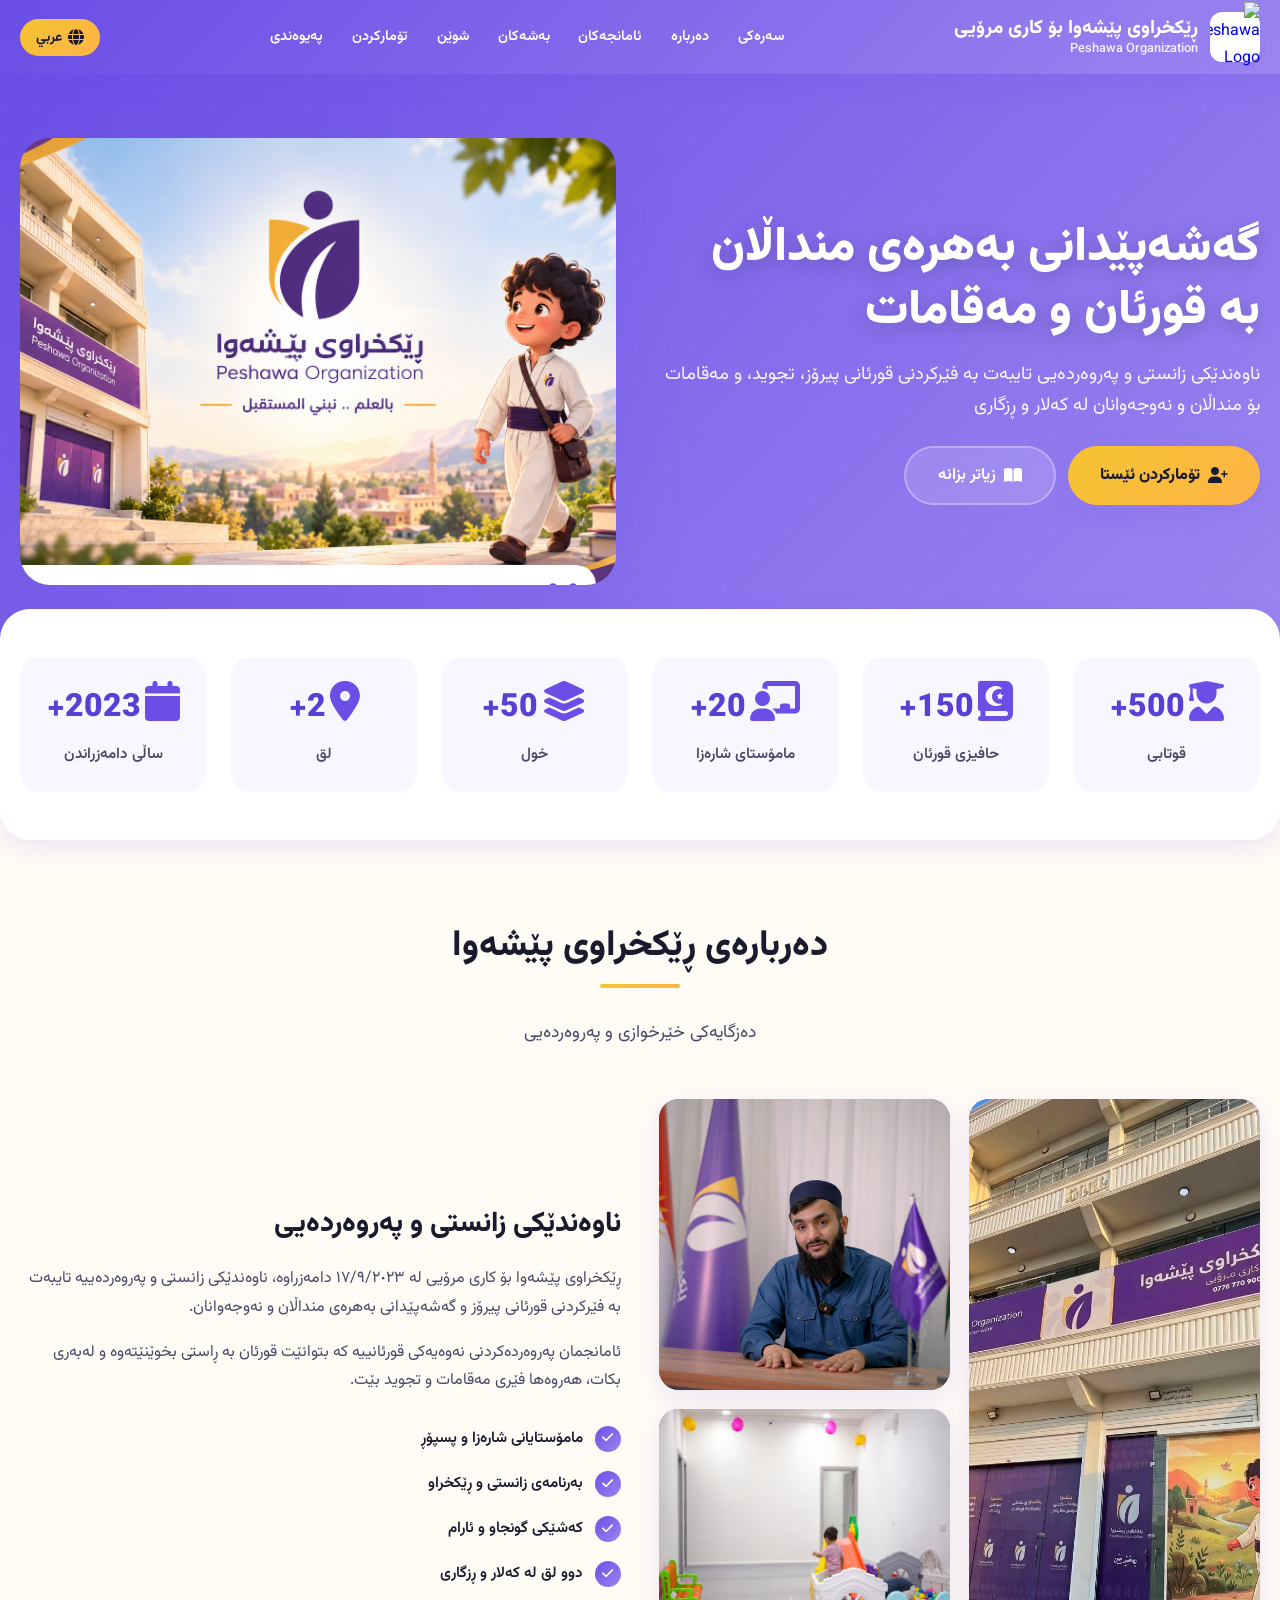
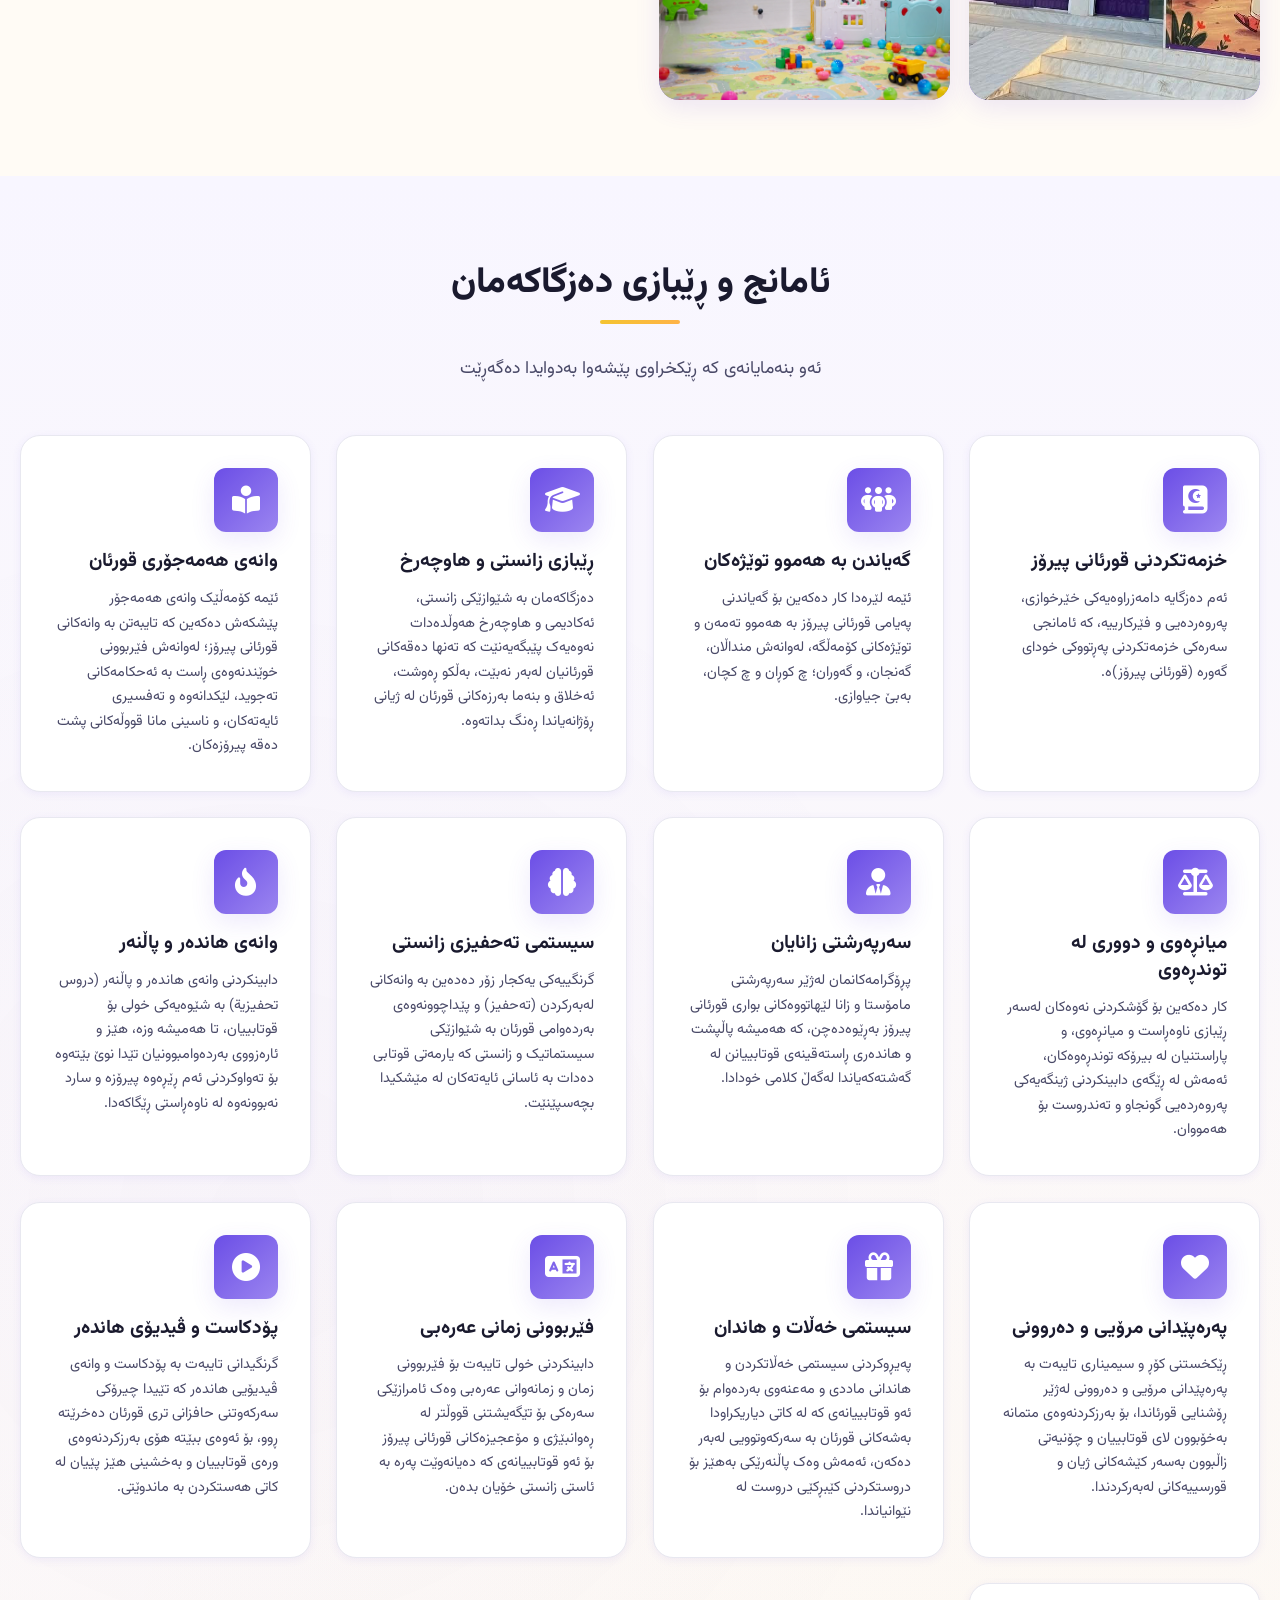
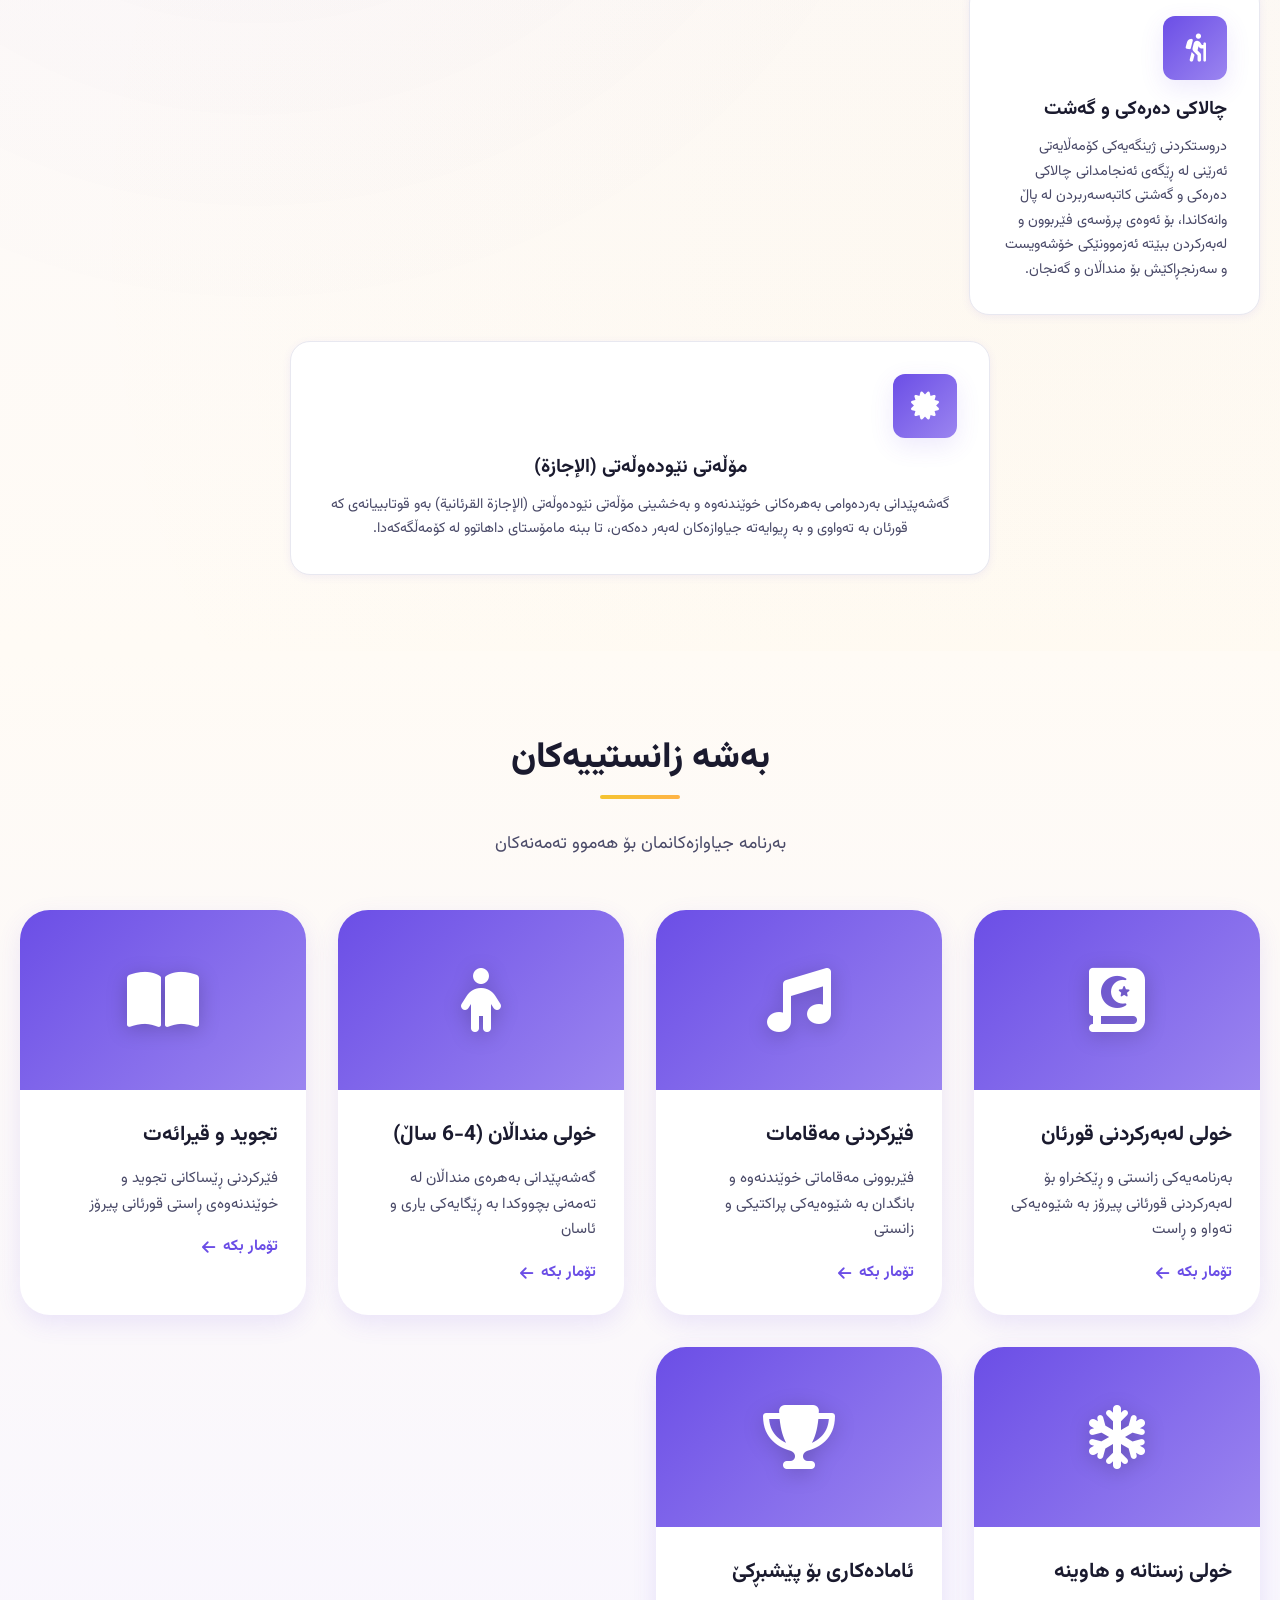
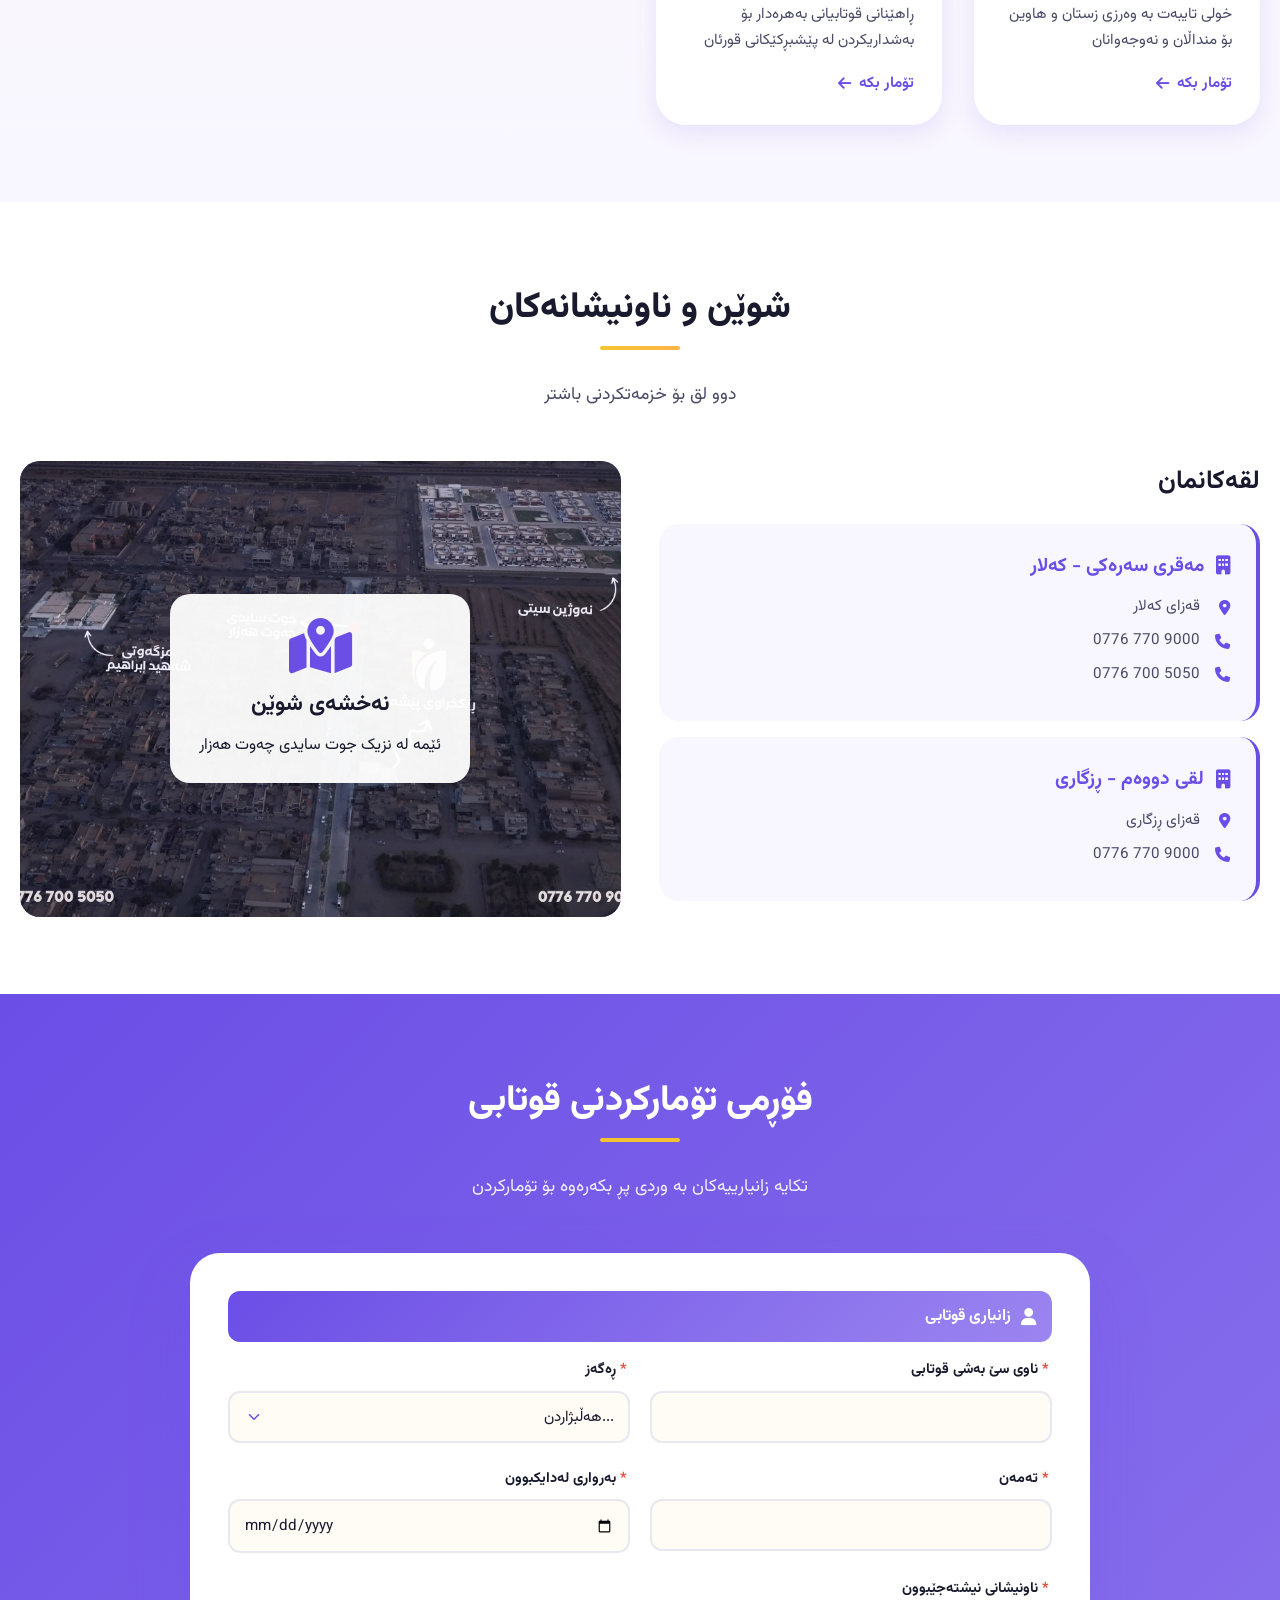
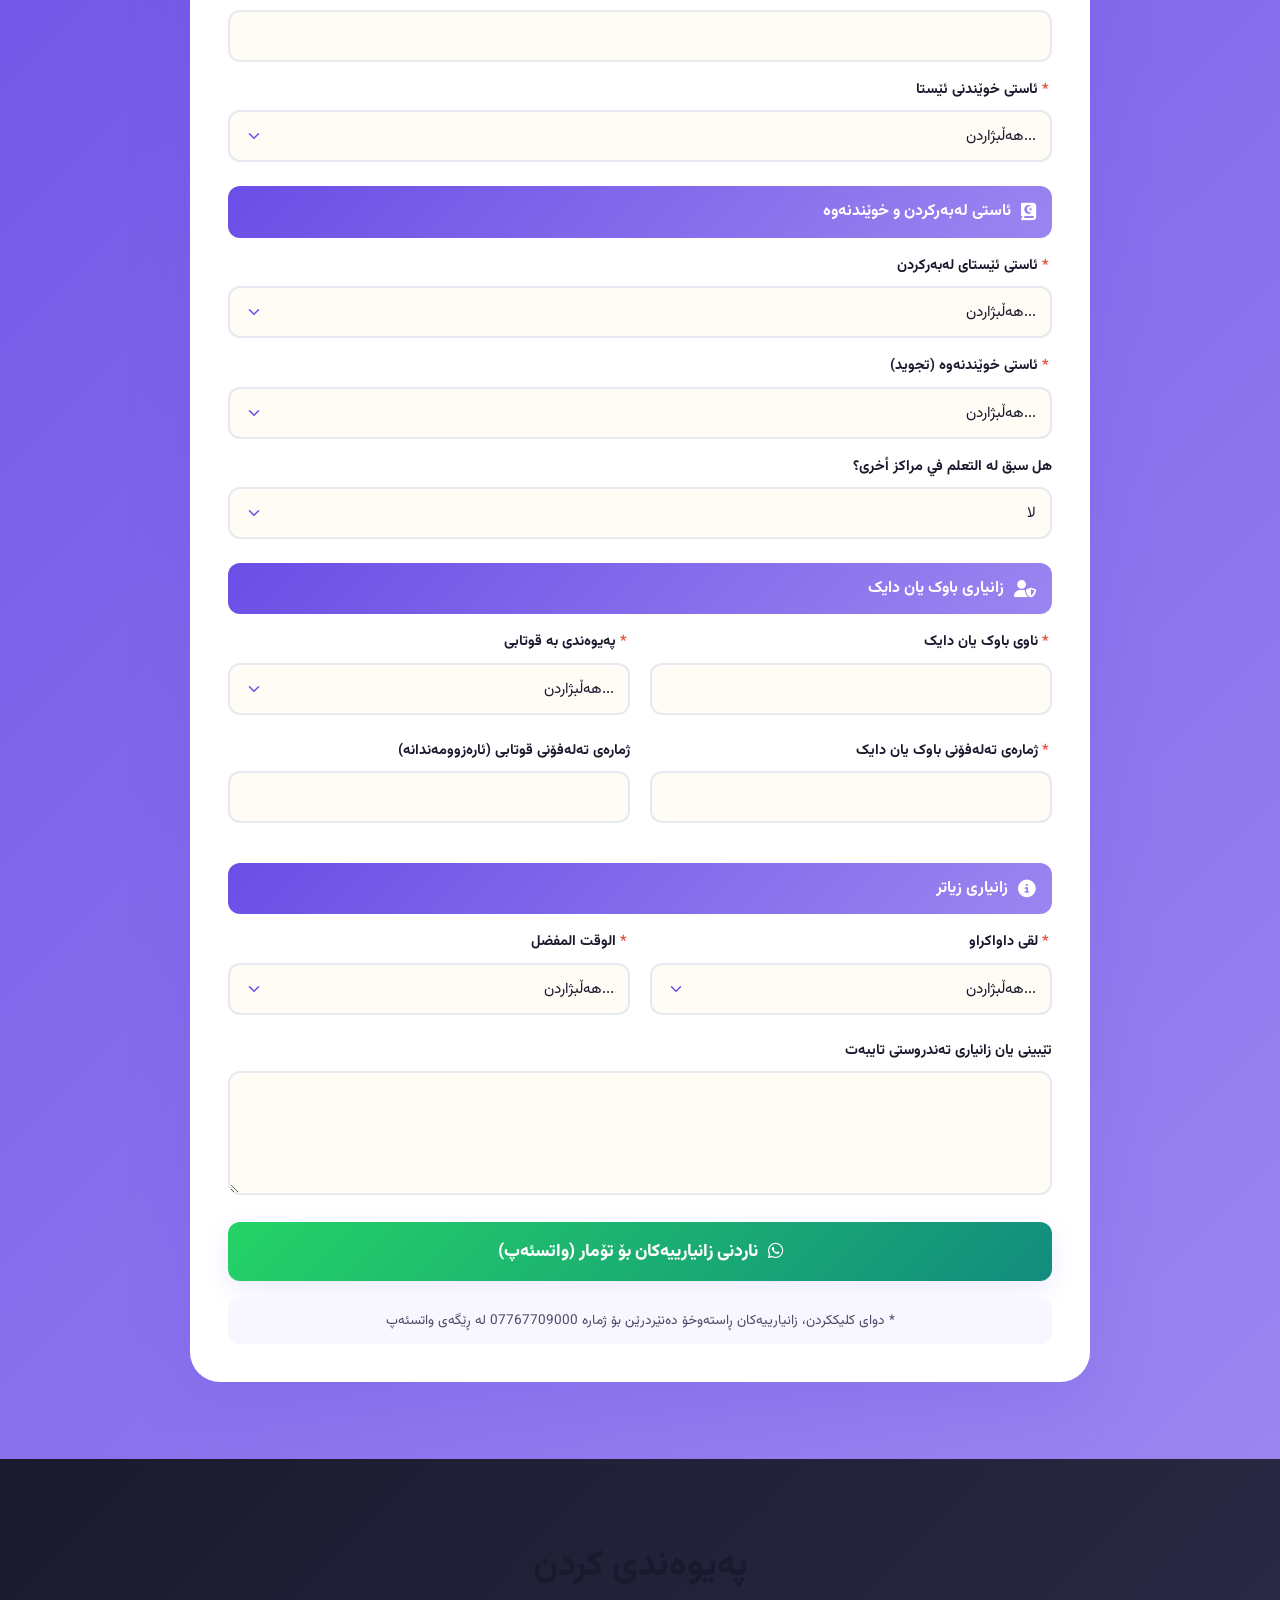
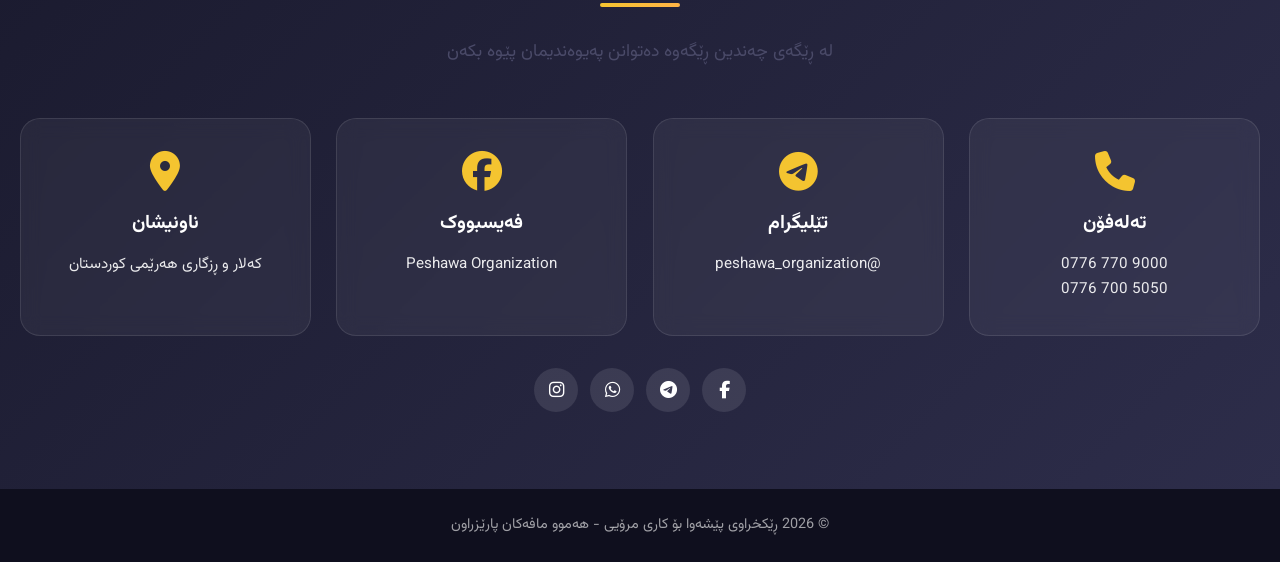
==== index.html @ bdf944c5 "Add files via upload" ====
<!DOCTYPE html>
<html lang="ckb" dir="rtl">
<head>
    <meta charset="UTF-8">
    <meta name="viewport" content="width=device-width, initial-scale=1.0">
    <meta name="description" content="ڕێکخراوی پێشەوا بۆ کاری مرۆیی - ناوەندێکی زانستی و پەروەردەیی تایبەت بە فێرکردنی قورئانی پیرۆز، تجوید، و مەقامات بۆ منداڵان و نەوجەوانان لە کەلار و ڕزگاری">
    <meta name="keywords" content="ڕێکخراوی پێشەوا, قورئان, تجوید, مەقامات, کەلار, ڕزگاری, فێرکردنی قورئان, حافز, تەحفیز, پێشەوا, Peshawa Organization">
    <meta name="author" content="ڕێکخراوی پێشەوا بۆ کاری مرۆیی">
    <meta name="robots" content="index, follow">
    <meta property="og:title" content="ڕێکخراوی پێشەوا بۆ کاری مرۆیی | Peshawa Organization">
    <meta property="og:description" content="ناوەندێکی زانستی و پەروەردەیی تایبەت بە فێرکردنی قورئانی پیرۆز، تجوید، و مەقامات">
    <meta property="og:type" content="website">
    <meta property="og:url" content="https://peshawa-org.com">
    <meta property="og:image" content="assets/images/logo.png">
    <meta name="twitter:card" content="summary_large_image">
    <meta name="twitter:title" content="ڕێکخراوی پێشەوا بۆ کاری مرۆیی">
    <meta name="twitter:description" content="فێرکردنی قورئانی پیرۆز، تجوید، و مەقامات بۆ منداڵان و نەوجەوانان">
    <meta name="twitter:image" content="assets/images/logo.png">
    <meta name="geo.region" content="IQ-KUR">
    <meta name="geo.placename" content="Kalar, Rizgari, Kurdistan">
    <title>ڕێکخراوی پێشەوا بۆ کاری مرۆیی | Peshawa Organization - فێرکردنی قورئان و مەقامات</title>
    <link rel="canonical" href="https://peshawa-org.com">
    <link rel="preconnect" href="https://fonts.googleapis.com">
    <link rel="preconnect" href="https://fonts.gstatic.com" crossorigin>
    <link href="https://fonts.googleapis.com/css2?family=Cairo:wght@400;600;700;800;900&family=Tajawal:wght@400;500;700;800&family=Vazirmatn:wght@400;600;700;800;900&display=swap" rel="stylesheet">
    <link rel="stylesheet" href="https://cdnjs.cloudflare.com/ajax/libs/font-awesome/6.4.0/css/all.min.css">
    <link rel="stylesheet" href="styles.css">
	<script src="https://identity.netlify.com/v1/netlify-identity-widget.js"></script>
    <script type="application/ld+json">
    {
        "@context": "https://schema.org",
        "@type": "EducationalOrganization",
        "name": "ڕێکخراوی پێشەوا بۆ کاری مرۆیی",
        "alternateName": "Peshawa Organization",
        "url": "https://peshawa-org.com",
        "logo": "https://peshawa-org.com/assets/images/logo.png",
        "description": "ناوەندێکی زانستی و پەروەردەیی تایبەت بە فێرکردنی قورئانی پیرۆز، تجوید، و مەقامات",
        "foundingDate": "2023-09-17",
        "address": [
            {
                "@type": "PostalAddress",
                "addressLocality": "Kalar",
                "addressRegion": "Kurdistan",
                "addressCountry": "IQ"
            },
            {
                "@type": "PostalAddress",
                "addressLocality": "Rizgari",
                "addressRegion": "Kurdistan",
                "addressCountry": "IQ"
            }
        ],
        "telephone": ["+964-776-770-9000", "+964-776-700-5050"],
        "sameAs": [
            "https://www.facebook.com/share/r/1Cc3skbY5M/",
            "https://t.me/peshawa_organization"
        ]
    }
    </script>
</head>
<body class="lang-ckb">
    <header>
        <div class="container">
            <div class="nav-wrapper">
                <a href="#" class="logo">
    <div class="logo-img">
        <img src="https://d.top4top.io/p_3906u7fre0.jpg" alt="Peshawa Logo">
    </div>
    <div class="logo-text">
        <span data-i18n="org_name">ڕێکخراوی پێشەوا بۆ کاری مرۆیی</span>
        <span class="en-name">Peshawa Organization</span>
    </div>
                </a>
                <nav>
                    <ul id="navMenu">
                        <li><a href="#home" data-i18n="nav_home">سەرەکی</a></li>
                        <li><a href="#about" data-i18n="nav_about">دەربارە</a></li>
                        <li><a href="#mission" data-i18n="nav_mission">ئامانجەکان</a></li>
                        <li><a href="#programs" data-i18n="nav_programs">بەشەکان</a></li>
                        <li><a href="#location" data-i18n="nav_location">شوێن</a></li>
                        <li><a href="#register" data-i18n="nav_register">تۆمارکردن</a></li>
                        <li><a href="#contact" data-i18n="nav_contact">پەیوەندی</a></li>
                    </ul>
                </nav>
                <div class="nav-controls">
                    <button class="lang-btn-header" onclick="toggleLanguage()">
                        <i class="fas fa-globe"></i>
                        <span class="lang-label">عربي</span>
                    </button>
                    <button class="mobile-menu-btn" id="mobileMenuBtn" aria-label="القائمة">
                        <i class="fas fa-bars"></i>
                    </button>
                </div>
            </div>
        </div>
    </header>
    <section id="home" class="hero">
        <div class="container">
            <div class="hero-content">
                <div class="hero-text">
                    <h1 data-i18n="hero_title">گەشەپێدانی بەهرەی منداڵان بە قورئان و مەقامات</h1>
                    <p data-i18n="hero_desc">ناوەندێکی زانستی و پەروەردەیی تایبەت بە فێرکردنی قورئانی پیرۆز، تجوید، و مەقامات بۆ منداڵان و نەوجەوانان لە کەلار و ڕزگاری</p>
                    <div class="hero-buttons">
                        <a href="#register" class="btn-primary">
                            <i class="fas fa-user-plus"></i>
                            <span data-i18n="hero_btn_primary">تۆمارکردن ئێستا</span>
                        </a>
                        <a href="#programs" class="btn-secondary">
                            <i class="fas fa-book-open"></i>
                            <span data-i18n="hero_btn_secondary">زیاتر بزانە</span>
                        </a>
                    </div>
                </div>
                <div class="hero-image">
                    <img src="assets/images/hero-building.jpg" alt="ڕێکخراوی پێشەوا - بینای سەرەکی" width="600" height="500">
                    <div class="floating-card card-1">
                        <i class="fas fa-users"></i>
                        <h3 class="num-ltr">+500</h3>
                        <p data-i18n="stat_students">قوتابی</p>
                    </div>
                    <div class="floating-card card-2">
                        <i class="fas fa-award"></i>
                        <h3 class="num-ltr">+150</h3>
                        <p data-i18n="stat_hafiz">حافیزی قورئان</p>
                    </div>
                </div>
            </div>
        </div>
    </section>
    <section class="stats">
        <div class="container">
            <div class="stats-grid">
                <div class="stat-item">
                    <i class="fas fa-user-graduate"></i>
                    <h3 class="num-ltr">+500</h3>
                    <p data-i18n="stat_students">قوتابی</p>
                </div>
                <div class="stat-item">
                    <i class="fas fa-book-quran"></i>
                    <h3 class="num-ltr">+150</h3>
                    <p data-i18n="stat_hafiz">حافیزی قورئان</p>
                </div>
                <div class="stat-item">
                    <i class="fas fa-chalkboard-user"></i>
                    <h3 class="num-ltr">+20</h3>
                    <p data-i18n="stat_teachers">مامۆستای شارەزا</p>
                </div>
                <div class="stat-item">
                    <i class="fas fa-layer-group"></i>
                    <h3 class="num-ltr">+50</h3>
                    <p data-i18n="stat_courses">خول</p>
                </div>
                <div class="stat-item">
                    <i class="fas fa-location-dot"></i>
                    <h3 class="num-ltr">2</h3>
                    <p data-i18n="stat_branches">لق</p>
                </div>
                <div class="stat-item">
                    <i class="fas fa-calendar"></i>
                    <h3 class="num-ltr">2023</h3>
                    <p data-i18n="stat_founded">ساڵی دامەزراندن</p>
                </div>
            </div>
        </div>
    </section>
    <section id="about" class="section about">
        <div class="container">
            <div class="section-title">
                <h2 data-i18n="about_title">دەربارەی ڕێکخراوی پێشەوا</h2>
                <p data-i18n="about_subtitle">دەزگایەکی خێرخوازی و پەروەردەیی</p>
            </div>
            <div class="about-grid">
                <div class="about-images">
                    <div class="about-img large">
                        <img src="assets/images/about-main.jpg" alt="دەربارەی ڕێکخراوی پێشەوا" width="400" height="500">
                    </div>
                    <div class="about-img">
                        <img src="assets/images/about-students.jpg" alt="قوتابیانی ڕێکخراو" width="250" height="200">
                    </div>
                    <div class="about-img">
                        <img src="assets/images/about-class.jpg" alt="پۆلی وانەکان" width="250" height="200">
                    </div>
                </div>
                <div class="about-content">
                    <h3 data-i18n="about_heading">ناوەندێکی زانستی و پەروەردەیی</h3>
                    <p data-i18n="about_p1">ڕێکخراوی پێشەوا بۆ کاری مرۆیی لە ١٧/٩/٢٠٢٣ دامەزراوە، ناوەندێکی زانستی و پەروەردەییە تایبەت بە فێرکردنی قورئانی پیرۆز و گەشەپێدانی بەهرەی منداڵان و نەوجەوانان.</p>
                    <p data-i18n="about_p2">ئامانجمان پەروەردەکردنی نەوەیەکی قورئانییە کە بتوانێت قورئان بە ڕاستی بخوێنێتەوە و لەبەری بکات، هەروەها فێری مەقامات و تجوید بێت.</p>
                    <ul class="features-list">
                        <li>
                            <i class="fas fa-check"></i>
                            <span data-i18n="feat1">مامۆستایانی شارەزا و پسپۆڕ</span>
                        </li>
                        <li>
                            <i class="fas fa-check"></i>
                            <span data-i18n="feat2">بەرنامەی زانستی و ڕێکخراو</span>
                        </li>
                        <li>
                            <i class="fas fa-check"></i>
                            <span data-i18n="feat3">کەشێکی گونجاو و ئارام</span>
                        </li>
                        <li>
                            <i class="fas fa-check"></i>
                            <span data-i18n="feat4">دوو لق لە کەلار و ڕزگاری</span>
                        </li>
                    </ul>
                </div>
            </div>
        </div>
    </section>
    <section id="mission" class="section mission">
        <div class="container">
            <div class="section-title">
                <h2 data-i18n="mission_title">ئامانج و ڕێبازی دەزگاکەمان</h2>
                <p data-i18n="mission_subtitle">ئەو بنەمایانەی کە ڕێکخراوی پێشەوا بەدوایدا دەگەڕێت</p>
            </div>
            <div class="mission-grid">
                <div class="mission-card">
                    <div class="mission-icon">
                        <i class="fas fa-book-quran"></i>
                    </div>
                    <h3 data-i18n="mission_1_title">خزمەتکردنی قورئانی پیرۆز</h3>
                    <p data-i18n="mission_1_text">ئەم دەزگایە دامەزراوەیەکی خێرخوازی، پەروەردەیی و فێرکارییە، کە ئامانجی سەرەکی خزمەتکردنی پەڕتووکی خودای گەورە (قورئانی پیرۆز)ە.</p>
                </div>
                <div class="mission-card">
                    <div class="mission-icon">
                        <i class="fas fa-people-group"></i>
                    </div>
                    <h3 data-i18n="mission_2_title">گەیاندن بە هەموو توێژەکان</h3>
                    <p data-i18n="mission_2_text">ئێمە لێرەدا کار دەکەین بۆ گەیاندنی پەیامی قورئانی پیرۆز بە هەموو تەمەن و توێژەکانی کۆمەڵگە، لەوانەش منداڵان، گەنجان، و گەوران؛ چ کوڕان و چ کچان، بەبێ جیاوازی.</p>
                </div>
                <div class="mission-card">
                    <div class="mission-icon">
                        <i class="fas fa-graduation-cap"></i>
                    </div>
                    <h3 data-i18n="mission_3_title">ڕێبازی زانستی و هاوچەرخ</h3>
                    <p data-i18n="mission_3_text">دەزگاکەمان بە شێوازێکی زانستی، ئەکادیمی و هاوچەرخ هەوڵدەدات نەوەیەک پێبگەیەنێت کە تەنها دەقەکانی قورئانیان لەبەر نەبێت، بەڵکو ڕەوشت، ئەخلاق و بنەما بەرزەکانی قورئان لە ژیانی ڕۆژانەیاندا ڕەنگ بداتەوە.</p>
                </div>
                <div class="mission-card">
                    <div class="mission-icon">
                        <i class="fas fa-book-open-reader"></i>
                    </div>
                    <h3 data-i18n="mission_4_title">وانەی هەمەجۆری قورئان</h3>
                    <p data-i18n="mission_4_text">ئێمە کۆمەڵێک وانەی هەمەجۆر پێشکەش دەکەین کە تایبەتن بە وانەکانی قورئانی پیرۆز؛ لەوانەش فێربوونی خوێندنەوەی ڕاست بە ئەحکامەکانی تەجوید، لێکدانەوە و تەفسیری ئایەتەکان، و ناسینی مانا قووڵەکانی پشت دەقە پیرۆزەکان.</p>
                </div>
                <div class="mission-card">
                    <div class="mission-icon">
                        <i class="fas fa-scale-balanced"></i>
                    </div>
                    <h3 data-i18n="mission_5_title">میانڕەوی و دووری لە توندڕەوی</h3>
                    <p data-i18n="mission_5_text">کار دەکەین بۆ گۆشکردنی نەوەکان لەسەر ڕێبازی ناوەڕاست و میانڕەوی، و پاراستنیان لە بیرۆکە توندڕەوەکان، ئەمەش لە ڕێگەی دابینکردنی ژینگەیەکی پەروەردەیی گونجاو و تەندروست بۆ هەمووان.</p>
                </div>
                <div class="mission-card">
                    <div class="mission-icon">
                        <i class="fas fa-user-tie"></i>
                    </div>
                    <h3 data-i18n="mission_6_title">سەرپەرشتی زانایان</h3>
                    <p data-i18n="mission_6_text">پڕۆگرامەکانمان لەژێر سەرپەرشتی مامۆستا و زانا لێهاتووەکانی بواری قورئانی پیرۆز بەڕێوەدەچن، کە هەمیشە پاڵپشت و هاندەری ڕاستەقینەی قوتابییانن لە گەشتەکەیاندا لەگەڵ کلامی خودادا.</p>
                </div>
                <div class="mission-card">
                    <div class="mission-icon">
                        <i class="fas fa-brain"></i>
                    </div>
                    <h3 data-i18n="mission_7_title">سیستمی تەحفیزی زانستی</h3>
                    <p data-i18n="mission_7_text">گرنگییەکی یەکجار زۆر دەدەین بە وانەکانی لەبەرکردن (تەحفیز) و پێداچوونەوەی بەردەوامی قورئان بە شێوازێکی سیستماتیک و زانستی کە یارمەتی قوتابی دەدات بە ئاسانی ئایەتەکان لە مێشکیدا بچەسپێنێت.</p>
                </div>
                <div class="mission-card">
                    <div class="mission-icon">
                        <i class="fas fa-fire-flame-curved"></i>
                    </div>
                    <h3 data-i18n="mission_8_title">وانەی هاندەر و پاڵنەر</h3>
                    <p data-i18n="mission_8_text">دابینکردنی وانەی هاندەر و پاڵنەر (دروس تحفيزية) بە شێوەیەکی خولی بۆ قوتابییان، تا هەمیشە وزە، هێز و ئارەزووی بەردەوامبوونیان تێدا نوێ بێتەوە بۆ تەواوکردنی ئەم ڕێڕەوە پیرۆزە و سارد نەبوونەوە لە ناوەڕاستی ڕێگاکەدا.</p>
                </div>
                <div class="mission-card">
                    <div class="mission-icon">
                        <i class="fas fa-heart"></i>
                    </div>
                    <h3 data-i18n="mission_9_title">پەرەپێدانی مرۆیی و دەروونی</h3>
                    <p data-i18n="mission_9_text">ڕێکخستنی کۆڕ و سیمیناری تایبەت بە پەرەپێدانی مرۆیی و دەروونی لەژێر ڕۆشنایی قورئاندا، بۆ بەرزکردنەوەی متمانە بەخۆبوون لای قوتابییان و چۆنیەتی زاڵبوون بەسەر کێشەکانی ژیان و قورسییەکانی لەبەرکردندا.</p>
                </div>
                <div class="mission-card">
                    <div class="mission-icon">
                        <i class="fas fa-gift"></i>
                    </div>
                    <h3 data-i18n="mission_10_title">سیستمی خەڵات و هاندان</h3>
                    <p data-i18n="mission_10_text">پەیڕوکردنی سیستمی خەڵاتکردن و هاندانی ماددی و مەعنەوی بەردەوام بۆ ئەو قوتابییانەی کە لە کاتی دیاریکراودا بەشەکانی قورئان بە سەرکەوتوویی لەبەر دەکەن، ئەمەش وەک پاڵنەرێکی بەهێز بۆ دروستکردنی کێبڕکێی دروست لە نێوانیاندا.</p>
                </div>
                <div class="mission-card">
                    <div class="mission-icon">
                        <i class="fas fa-language"></i>
                    </div>
                    <h3 data-i18n="mission_11_title">فێربوونی زمانی عەرەبی</h3>
                    <p data-i18n="mission_11_text">دابینکردنی خولی تایبەت بۆ فێربوونی زمان و زمانەوانی عەرەبی وەک ئامرازێکی سەرەکی بۆ تێگەیشتنی قووڵتر لە ڕەوانبێژی و مۆعجیزەکانی قورئانی پیرۆز بۆ ئەو قوتابییانەی کە دەیانەوێت پەرە بە ئاستی زانستی خۆیان بدەن.</p>
                </div>
                <div class="mission-card">
                    <div class="mission-icon">
                        <i class="fas fa-circle-play"></i>
                    </div>
                    <h3 data-i18n="mission_12_title">پۆدکاست و ڤیدیۆی هاندەر</h3>
                    <p data-i18n="mission_12_text">گرنگیدانی تایبەت بە پۆدکاست و وانەی ڤیدیۆیی هاندەر کە تێیدا چیرۆکی سەرکەوتنی حافزانی تری قورئان دەخرێتە ڕوو، بۆ ئەوەی ببێتە هۆی بەرزکردنەوەی ورەی قوتابییان و بەخشینی هێز پێیان لە کاتی هەستکردن بە ماندوێتی.</p>
                </div>
                <div class="mission-card">
                    <div class="mission-icon">
                        <i class="fas fa-person-hiking"></i>
                    </div>
                    <h3 data-i18n="mission_13_title">چالاکی دەرەکی و گەشت</h3>
                    <p data-i18n="mission_13_text">دروستکردنی ژینگەیەکی کۆمەڵایەتی ئەرێنی لە ڕێگەی ئەنجامدانی چالاکی دەرەکی و گەشتی کاتبەسەربردن لە پاڵ وانەکاندا، بۆ ئەوەی پرۆسەی فێربوون و لەبەرکردن ببێتە ئەزموونێکی خۆشەویست و سەرنجڕاکێش بۆ منداڵان و گەنجان.</p>
                </div>
                <div class="mission-card full-width">
                    <div class="mission-icon">
                        <i class="fas fa-certificate"></i>
                    </div>
                    <h3 data-i18n="mission_14_title">مۆڵەتی نێودەوڵەتی (الإجازة)</h3>
                    <p data-i18n="mission_14_text">گەشەپێدانی بەردەوامی بەهرەکانی خوێندنەوە و بەخشینی مۆڵەتی نێودەوڵەتی (الإجازة القرئانية) بەو قوتابییانەی کە قورئان بە تەواوی و بە ڕیوایەتە جیاوازەکان لەبەر دەکەن، تا ببنە مامۆستای داهاتوو لە کۆمەڵگەکەدا.</p>
                </div>
            </div>
        </div>
    </section>
    <section id="programs" class="section programs">
        <div class="container">
            <div class="section-title">
                <h2 data-i18n="programs_title">بەشە زانستییەکان</h2>
                <p data-i18n="programs_subtitle">بەرنامە جیاوازەکانمان بۆ هەموو تەمەنەکان</p>
            </div>
            <div class="programs-grid">
                <div class="program-card">
                    <div class="program-icon">
                        <i class="fas fa-book-quran"></i>
                    </div>
                    <div class="program-content">
                        <h3 data-i18n="prog1_title">خولی لەبەرکردنی قورئان</h3>
                        <p data-i18n="prog1_desc">بەرنامەیەکی زانستی و ڕێکخراو بۆ لەبەرکردنی قورئانی پیرۆز بە شێوەیەکی تەواو و ڕاست</p>
                        <a href="#register" class="program-link" data-i18n="prog_link">
                            تۆمار بکە <i class="fas fa-arrow-left"></i>
                        </a>
                    </div>
                </div>
                <div class="program-card">
                    <div class="program-icon">
                        <i class="fas fa-music"></i>
                    </div>
                    <div class="program-content">
                        <h3 data-i18n="prog2_title">فێرکردنی مەقامات</h3>
                        <p data-i18n="prog2_desc">فێربوونی مەقاماتی خوێندنەوە و بانگدان بە شێوەیەکی پراکتیکی و زانستی</p>
                        <a href="#register" class="program-link" data-i18n="prog_link">
                            تۆمار بکە <i class="fas fa-arrow-left"></i>
                        </a>
                    </div>
                </div>
                <div class="program-card">
                    <div class="program-icon">
                        <i class="fas fa-child"></i>
                    </div>
                    <div class="program-content">
                        <h3 data-i18n="prog3_title">خولی منداڵان (4-6 ساڵ)</h3>
                        <p data-i18n="prog3_desc">گەشەپێدانی بەهرەی منداڵان لە تەمەنی بچووکدا بە ڕێگایەکی یاری و ئاسان</p>
                        <a href="#register" class="program-link" data-i18n="prog_link">
                            تۆمار بکە <i class="fas fa-arrow-left"></i>
                        </a>
                    </div>
                </div>
                <div class="program-card">
                    <div class="program-icon">
                        <i class="fas fa-book-open"></i>
                    </div>
                    <div class="program-content">
                        <h3 data-i18n="prog4_title">تجوید و قیرائەت</h3>
                        <p data-i18n="prog4_desc">فێرکردنی ڕێساکانی تجوید و خوێندنەوەی ڕاستی قورئانی پیرۆز</p>
                        <a href="#register" class="program-link" data-i18n="prog_link">
                            تۆمار بکە <i class="fas fa-arrow-left"></i>
                        </a>
                    </div>
                </div>
                <div class="program-card">
                    <div class="program-icon">
                        <i class="fas fa-snowflake"></i>
                    </div>
                    <div class="program-content">
                        <h3 data-i18n="prog5_title">خولی زستانە و هاوینە</h3>
                        <p data-i18n="prog5_desc">خولی تایبەت بە وەرزی زستان و هاوین بۆ منداڵان و نەوجەوانان</p>
                        <a href="#register" class="program-link" data-i18n="prog_link">
                            تۆمار بکە <i class="fas fa-arrow-left"></i>
                        </a>
                    </div>
                </div>
                <div class="program-card">
                    <div class="program-icon">
                        <i class="fas fa-trophy"></i>
                    </div>
                    <div class="program-content">
                        <h3 data-i18n="prog6_title">ئامادەکاری بۆ پێشبڕکێ</h3>
                        <p data-i18n="prog6_desc">ڕاهێنانی قوتابیانی بەهرەدار بۆ بەشداریکردن لە پێشبڕکێکانی قورئان</p>
                        <a href="#register" class="program-link" data-i18n="prog_link">
                            تۆمار بکە <i class="fas fa-arrow-left"></i>
                        </a>
                    </div>
                </div>
            </div>
        </div>
    </section>
    <section id="location" class="section location">
        <div class="container">
            <div class="section-title">
                <h2 data-i18n="location_title">شوێن و ناونیشانەکان</h2>
                <p data-i18n="location_subtitle">دوو لق بۆ خزمەتکردنی باشتر</p>
            </div>
            <div class="location-grid">
                <div class="location-info">
                    <h3 data-i18n="branches_title">لقەکانمان</h3>
                    <div class="location-item">
                        <h4>
                            <i class="fas fa-building"></i>
                            <span data-i18n="branch1_name">مەقری سەرەکی - کەلار</span>
                        </h4>
                        <p>
                            <i class="fas fa-location-dot"></i>
                            <span data-i18n="branch1_addr">قەزای کەلار</span>
                        </p>
                        <p>
                            <i class="fas fa-phone"></i>
                            <span class="num-ltr">0776 770 9000</span>
                        </p>
                        <p>
                            <i class="fas fa-phone"></i>
                            <span class="num-ltr">0776 700 5050</span>
                        </p>
                    </div>
                    <div class="location-item">
                        <h4>
                            <i class="fas fa-building"></i>
                            <span data-i18n="branch2_name">لقی دووەم - ڕزگاری</span>
                        </h4>
                        <p>
                            <i class="fas fa-location-dot"></i>
                            <span data-i18n="branch2_addr">قەزای ڕزگاری</span>
                        </p>
                        <p>
                            <i class="fas fa-phone"></i>
                            <span class="num-ltr">0776 770 9000</span>
                        </p>
                    </div>
                </div>
                <div class="location-map">
                    <img src="assets/images/location-map.jpg" alt="نەخشەی شوێن" width="500" height="400">
                    <div class="map-overlay">
                        <i class="fas fa-map-location-dot"></i>
                        <h4 data-i18n="map_title">نەخشەی شوێن</h4>
                        <p data-i18n="map_desc">ئێمە لە نزیک جوت سایدی چەوت هەزار</p>
                    </div>
                </div>
            </div>
        </div>
    </section>
    <section id="register" class="section registration">
        <div class="container">
            <div class="section-title">
                <h2 data-i18n="reg_title">فۆڕمی تۆمارکردنی قوتابی</h2>
                <p data-i18n="reg_desc">تکایە زانیارییەکان بە وردی پڕ بکەرەوە بۆ تۆمارکردن</p>
            </div>
            <div class="form-container">
                <form id="registrationForm">
                    <div class="form-section-title">
                        <i class="fas fa-user"></i>
                        <span data-i18n="section_student">زانیاری قوتابی</span>
                    </div>
                    <div class="form-row">
                        <div class="form-group">
                            <label>
                                <span class="required">*</span>
                                <span data-i18n="lbl_fullname">ناوی سێ بەشی قوتابی</span>
                            </label>
                            <input type="text" id="fullName" required>
                        </div>
                        <div class="form-group">
                            <label>
                                <span class="required">*</span>
                                <span data-i18n="lbl_gender">ڕەگەز</span>
                            </label>
                            <select id="gender" required>
                                <option value="" data-i18n="select_gender">هەڵبژاردن...</option>
                                <option value="نێر" data-i18n="gender_male">نێر</option>
                                <option value="مێ" data-i18n="gender_female">مێ</option>
                            </select>
                        </div>
                    </div>
                    <div class="form-row">
                        <div class="form-group">
                            <label>
                                <span class="required">*</span>
                                <span data-i18n="lbl_age">تەمەن</span>
                            </label>
                            <input type="number" id="age" min="4" max="60" required>
                        </div>
                        <div class="form-group">
                            <label>
                                <span class="required">*</span>
                                <span data-i18n="lbl_birth">بەرواری لەدایکبوون</span>
                            </label>
                            <input type="date" id="birthDate" required>
                        </div>
                    </div>
                    <div class="form-group">
                        <label>
                            <span class="required">*</span>
                            <span data-i18n="lbl_address">ناونیشانی نیشتەجێبوون</span>
                        </label>
                        <input type="text" id="address" required>
                    </div>
                    <div class="form-group">
                        <label>
                            <span class="required">*</span>
                            <span data-i18n="lbl_education">ئاستی خوێندنی ئێستا</span>
                        </label>
                        <select id="currentEducation" required>
                            <option value="" data-i18n="select_education">هەڵبژاردن...</option>
                            <option value="پێش قوتابخانە" data-i18n="edu_preschool">پێش قوتابخانە</option>
                            <option value="سەرەتایی - قۆناغی ١" data-i18n="edu_1">سەرەتایی - قۆناغی ١</option>
                            <option value="سەرەتایی - قۆناغی ٢" data-i18n="edu_2">سەرەتایی - قۆناغی ٢</option>
                            <option value="سەرەتایی - قۆناغی ٣" data-i18n="edu_3">سەرەتایی - قۆناغی ٣</option>
                            <option value="سەرەتایی - قۆناغی ٤" data-i18n="edu_4">سەرەتایی - قۆناغی ٤</option>
                            <option value="سەرەتایی - قۆناغی ٥" data-i18n="edu_5">سەرەتایی - قۆناغی ٥</option>
                            <option value="سەرەتایی - قۆناغی ٦" data-i18n="edu_6">سەرەتایی - قۆناغی ٦</option>
                            <option value="ناوەندی" data-i18n="edu_middle">ناوەندی</option>
                            <option value="ئامادەیی" data-i18n="edu_high">ئامادەیی</option>
                            <option value="زانکۆ" data-i18n="edu_university">زانکۆ</option>
                        </select>
                    </div>
                    <div class="form-section-title">
                        <i class="fas fa-book-quran"></i>
                        <span data-i18n="section_memorization">ئاستی لەبەرکردن و خوێندنەوە</span>
                    </div>
                    <div class="form-group">
                        <label>
                            <span class="required">*</span>
                            <span data-i18n="lbl_memorization">ئاستی ئێستای لەبەرکردن</span>
                        </label>
                        <select id="memorizationLevel" required>
                            <option value="" data-i18n="select_mem">هەڵبژاردن...</option>
                            <option value="لم يبدأ التعلم بعد" data-i18n="mem_0">لم يبدأ التعلم بعد</option>
                            <option value="يتعلم الحروف الهجائية" data-i18n="mem_letters">يتعلم الحروف الهجائية</option>
                            <option value="القاعدة النورانية - المستوى الأول" data-i18n="mem_q1">القاعدة النورانية - المستوى الأول</option>
                            <option value="القاعدة النورانية - المستوى الثاني" data-i18n="mem_q2">القاعدة النورانية - المستوى الثاني</option>
                            <option value="القاعدة النورانية - المستوى الثالث" data-i18n="mem_q3">القاعدة النورانية - المستوى الثالث</option>
                            <option value="أتقن القراءة ويبدأ الحفظ" data-i18n="mem_start">أتقن القراءة ويبدأ الحفظ</option>
                            <option value="حفظ جزء عم (الجزء 30)" data-i18n="mem_amma">حفظ جزء عم (الجزء 30)</option>
                            <option value="حفظ 1 - 5 أجزاء" data-i18n="mem_1_5">حفظ 1 - 5 أجزاء</option>
                            <option value="حفظ 5 - 10 أجزاء" data-i18n="mem_5_10">حفظ 5 - 10 أجزاء</option>
                            <option value="حفظ 10 - 15 جزء" data-i18n="mem_10_15">حفظ 10 - 15 جزء</option>
                            <option value="حفظ 15 - 20 جزء" data-i18n="mem_15_20">حفظ 15 - 20 جزء</option>
                            <option value="حفظ 20 - 25 جزء" data-i18n="mem_20_25">حفظ 20 - 25 جزء</option>
                            <option value="حفظ 25 - 30 جزء" data-i18n="mem_25_30">حفظ 25 - 30 جزء</option>
                            <option value="ختم كامل (30 جزء)" data-i18n="mem_complete">ختم كامل (30 جزء)</option>
                            <option value="ختم كامل مع إتقان التجويد" data-i18n="mem_tajweed">ختم كامل مع إتقان التجويد</option>
                            <option value="ختم كامل مع الإجازة" data-i18n="mem_ijaza">ختم كامل مع الإجازة</option>
                        </select>
                    </div>
                    <div class="form-group">
                        <label>
                            <span class="required">*</span>
                            <span data-i18n="lbl_reading">ئاستی خوێندنەوە (تجوید)</span>
                        </label>
                        <select id="readingLevel" required>
                            <option value="" data-i18n="select_reading">هەڵبژاردن...</option>
                            <option value="مبتدئ" data-i18n="read_beginner">مبتدئ</option>
                            <option value="متوسط" data-i18n="read_intermediate">متوسط</option>
                            <option value="متقدم" data-i18n="read_advanced">متقدم</option>
                            <option value="محترف" data-i18n="read_pro">محترف</option>
                        </select>
                    </div>
                    <div class="form-group">
                        <label>
                            <span data-i18n="lbl_previous">هل سبق له التعلم في مراكز أخرى؟</span>
                        </label>
                        <select id="previousCenter">
                            <option value="لا" data-i18n="prev_no">لا</option>
                            <option value="نعم" data-i18n="prev_yes">نعم</option>
                        </select>
                    </div>
                    <div class="form-section-title">
                        <i class="fas fa-user-shield"></i>
                        <span data-i18n="section_parent">زانیاری باوک یان دایک</span>
                    </div>
                    <div class="form-row">
                        <div class="form-group">
                            <label>
                                <span class="required">*</span>
                                <span data-i18n="lbl_parent_name">ناوی باوک یان دایک</span>
                            </label>
                            <input type="text" id="parentName" required>
                        </div>
                        <div class="form-group">
                            <label>
                                <span class="required">*</span>
                                <span data-i18n="lbl_parent_relation">پەیوەندی بە قوتابی</span>
                            </label>
                            <select id="parentRelation" required>
                                <option value="" data-i18n="select_relation">هەڵبژاردن...</option>
                                <option value="أب" data-i18n="rel_father">أب</option>
                                <option value="أم" data-i18n="rel_mother">أم</option>
                                <option value="ولي أمر آخر" data-i18n="rel_guardian">ولي أمر آخر</option>
                            </select>
                        </div>
                    </div>
                    <div class="form-row">
                        <div class="form-group">
                            <label>
                                <span class="required">*</span>
                                <span data-i18n="lbl_parent_phone">ژمارەی تەلەفۆنی باوک یان دایک</span>
                            </label>
                            <input type="tel" id="parentPhone" pattern="[0-9]{4}\s?[0-9]{3}\s?[0-9]{4}" required>
                        </div>
                        <div class="form-group">
                            <label>
                                <span data-i18n="lbl_student_phone">ژمارەی تەلەفۆنی قوتابی (ئارەزوومەندانە)</span>
                            </label>
                            <input type="tel" id="studentPhone" pattern="[0-9]{4}\s?[0-9]{3}\s?[0-9]{4}">
                        </div>
                    </div>
                    <div class="form-section-title">
                        <i class="fas fa-circle-info"></i>
                        <span data-i18n="section_extra">زانیاری زیاتر</span>
                    </div>
                    <div class="form-row">
                        <div class="form-group">
                            <label>
                                <span class="required">*</span>
                                <span data-i18n="lbl_branch">لقی داواکراو</span>
                            </label>
                            <select id="branch" required>
                                <option value="" data-i18n="select_branch">هەڵبژاردن...</option>
                                <option value="سەرەکی - قەزای کەلار" data-i18n="branch_kalar">سەرەکی - قەزای کەلار</option>
                                <option value="لقی دووەم - قەزای ڕزگاری" data-i18n="branch_rizgari">لقی دووەم - قەزای ڕزگاری</option>
                            </select>
                        </div>
                        <div class="form-group">
                            <label>
                                <span class="required">*</span>
                                <span data-i18n="lbl_time">الوقت المفضل</span>
                            </label>
                            <select id="preferredTime" required>
                                <option value="" data-i18n="select_time">هەڵبژاردن...</option>
                                <option value="صباحي" data-i18n="time_morning">صباحي</option>
                                <option value="ظهري" data-i18n="time_noon">ظهري</option>
                                <option value="مسائي" data-i18n="time_evening">مسائي</option>
                            </select>
                        </div>
                    </div>
                    <div class="form-group">
                        <label>
                            <span data-i18n="lbl_notes">تێبینی یان زانیاری تەندروستی تایبەت</span>
                        </label>
                        <textarea id="notes" rows="4"></textarea>
                    </div>
                    <button type="submit" class="submit-btn">
                        <i class="fab fa-whatsapp"></i>
                        <span data-i18n="btn_submit">ناردنی زانیارییەکان بۆ تۆمار (واتسئەپ)</span>
                    </button>
                    <p class="note" data-i18n="form_note">* دوای کلیککردن، زانیارییەکان ڕاستەوخۆ دەنێردرێن بۆ ژمارە 07767709000 لە ڕێگەی واتسئەپ</p>
                </form>
            </div>
        </div>
    </section>
    <section id="contact" class="contact">
        <div class="container">
            <div class="section-title">
                <h2 data-i18n="contact_title">پەیوەندی کردن</h2>
                <p data-i18n="contact_subtitle">لە ڕێگەی چەندین ڕێگەوە دەتوانن پەیوەندیمان پێوە بکەن</p>
            </div>
            <div class="contact-grid">
                <div class="contact-card">
                    <i class="fas fa-phone"></i>
                    <h3 data-i18n="contact_phone_title">تەلەفۆن</h3>
                    <p>
                        <a href="tel:07767709000" class="num-ltr">0776 770 9000</a>
                    </p>
                    <p>
                        <a href="tel:07767005050" class="num-ltr">0776 700 5050</a>
                    </p>
                </div>
                <div class="contact-card">
                    <i class="fab fa-telegram"></i>
                    <h3 data-i18n="contact_telegram_title">تێلیگرام</h3>
                    <p>
                        <a href="https://t.me/peshawa_organization" target="_blank">@peshawa_organization</a>
                    </p>
                </div>
                <div class="contact-card">
                    <i class="fab fa-facebook"></i>
                    <h3 data-i18n="contact_facebook_title">فەیسبووک</h3>
                    <p>
                        <a href="https://www.facebook.com/share/r/1Cc3skbY5M/" target="_blank">Peshawa Organization</a>
                    </p>
                </div>
                <div class="contact-card">
                    <i class="fas fa-location-dot"></i>
                    <h3 data-i18n="contact_address_title">ناونیشان</h3>
                    <p data-i18n="contact_address">کەلار و ڕزگاری
هەرێمی کوردستان</p>
                </div>
            </div>
            <div class="social-links">
                <a href="https://www.facebook.com/share/1bmYSzGwJe/" target="_blank" class="social-btn">
                    <i class="fab fa-facebook-f"></i>
                </a>
                <a href="https://t.me/peshawa_organization" target="_blank" class="social-btn">
                    <i class="fab fa-telegram"></i>
                </a>
                <a href="https://wa.me/9647767709000" target="_blank" class="social-btn">
                    <i class="fab fa-whatsapp"></i>
                </a>
                <a href="https://www.instagram.com" target="_blank" class="social-btn">
                    <i class="fab fa-instagram"></i>
                </a>
            </div>
        </div>
    </section>
    <footer>
        <div class="container">
            <p data-i18n="footer_text">© 2026 ڕێکخراوی پێشەوا بۆ کاری مرۆیی - هەموو مافەکان پارێزراون</p>
        </div>
    </footer>
    <script src="script.js"></script>
    <script>
  if (window.netlifyIdentity) {
    window.netlifyIdentity.on("init", user => {
      if (!user) {
        window.netlifyIdentity.on("login", () => {
          document.location.href = "/admin/";
        });
      }
    });
  }
</script>
</body>
</html>
---- styles.css ----
:root {
    --primary-purple: #6B4EE6;
    --primary-purple-dark: #5A3FD4;
    --primary-purple-light: #8B6FF0;
    --secondary-purple: #9B85F0;
    --accent-gold: #F4C430;
    --accent-gold-light: #FFD54F;
    --accent-orange: #FFB347;
    --bg-cream: #FFFBF5;
    --bg-light: #F8F6FF;
    --bg-white: #FFFFFF;
    --text-primary: #1A1A2E;
    --text-secondary: #4A4A68;
    --text-muted: #6B6B8D;
    --border-light: #E8E8F0;
    --shadow-sm: 0 2px 8px rgba(107, 78, 230, 0.08);
    --shadow-md: 0 8px 24px rgba(107, 78, 230, 0.12);
    --shadow-lg: 0 16px 48px rgba(107, 78, 230, 0.16);
    --shadow-xl: 0 24px 64px rgba(107, 78, 230, 0.2);
    --gradient-primary: linear-gradient(135deg, #6B4EE6 0%, #9B85F0 100%);
    --gradient-gold: linear-gradient(135deg, #F4C430 0%, #FFB347 100%);
    --gradient-dark: linear-gradient(135deg, #1A1A2E 0%, #2D2D4A 100%);
    --radius-sm: 8px;
    --radius-md: 12px;
    --radius-lg: 20px;
    --radius-xl: 30px;
    --transition-fast: 0.2s ease;
    --transition-normal: 0.3s ease;
    --transition-slow: 0.5s ease;
}

* {
    margin: 0;
    padding: 0;
    box-sizing: border-box;
    -webkit-box-sizing: border-box;
    -moz-box-sizing: border-box;
}

html {
    scroll-behavior: smooth;
    -webkit-text-size-adjust: 100%;
    -ms-text-size-adjust: 100%;
}

body {
    width: 100%;
    max-width: 100vw;
    overflow-x: hidden;
    background-color: var(--bg-cream);
    color: var(--text-primary);
    line-height: 1.7;
    transition: font-family var(--transition-normal);
    -webkit-font-smoothing: antialiased;
    -moz-osx-font-smoothing: grayscale;
    position: relative;
}

body.lang-ckb {
    font-family: 'Vazirmatn', 'Noto Sans Arabic', 'Segoe UI', Tahoma, sans-serif;
}

body.lang-ar {
    font-family: 'Cairo', 'Tajawal', 'Segoe UI', Tahoma, sans-serif;
}

.num-ltr {
    direction: ltr !important;
    unicode-bidi: isolate;
    display: inline-block;
    text-align: left;
}

img {
    max-width: 100%;
    height: auto;
    display: block;
}

h1, h2, h3, h4, h5, h6 {
    word-wrap: break-word;
    overflow-wrap: break-word;
    hyphens: auto;
}

p {
    word-wrap: break-word;
    overflow-wrap: break-word;
}

::-webkit-scrollbar {
    width: 8px;
}

::-webkit-scrollbar-track {
    background: var(--bg-light);
}

::-webkit-scrollbar-thumb {
    background: var(--primary-purple);
    border-radius: 5px;
}

::-webkit-scrollbar-thumb:hover {
    background: var(--primary-purple-dark);
}

.lang-btn-header {
    background: var(--gradient-gold);
    color: var(--text-primary);
    border: none;
    padding: 8px 16px;
    border-radius: 25px;
    cursor: pointer;
    font-family: inherit;
    font-weight: 700;
    font-size: 0.85rem;
    display: flex;
    align-items: center;
    gap: 6px;
    box-shadow: var(--shadow-sm);
    transition: all var(--transition-normal);
    white-space: nowrap;
    flex-shrink: 0;
}

.lang-btn-header:hover {
    transform: translateY(-2px);
    box-shadow: var(--shadow-md);
}

.lang-btn-header i {
    font-size: 1rem;
}

.mobile-menu-btn {
    display: none;
    background: rgba(255, 255, 255, 0.2);
    border: none;
    color: var(--bg-white);
    font-size: 1.5rem;
    cursor: pointer;
    padding: 8px 12px;
    border-radius: 8px;
    transition: all var(--transition-normal);
    flex-shrink: 0;
}

.mobile-menu-btn:hover {
    background: rgba(255, 255, 255, 0.3);
}

header {
    background: var(--gradient-primary);
    box-shadow: var(--shadow-md);
    position: sticky;
    top: 0;
    z-index: 1000;
    padding: 0.75rem 0;
    width: 100%;
}

.container {
    width: 100%;
    max-width: 1280px;
    margin: 0 auto;
    padding: 0 20px;
    box-sizing: border-box;
}

.nav-wrapper {
    display: flex;
    justify-content: space-between;
    align-items: center;
    gap: 1rem;
    width: 100%;
    position: relative;
}

.logo {
    display: flex;
    align-items: center;
    gap: 12px;
    text-decoration: none;
    flex-shrink: 0;
}

.logo-img {
    width: 50px;
    height: 50px;
    background: var(--bg-white);
    border-radius: var(--radius-md);
    display: flex;
    align-items: center;
    justify-content: center;
    box-shadow: var(--shadow-sm);
    flex-shrink: 0;
}

.logo-img svg {
    width: 38px;
    height: 38px;
}

.logo-text {
    color: var(--bg-white);
    font-size: clamp(0.9rem, 2.5vw, 1.2rem);
    font-weight: 800;
    line-height: 1.3;
    display: flex;
    flex-direction: column;
}

.logo-text .en-name {
    font-size: clamp(0.65rem, 1.8vw, 0.8rem);
    font-weight: 500;
    opacity: 0.9;
    direction: ltr;
    text-align: right;
}

nav {
    flex: 1;
    display: flex;
    justify-content: center;
}

nav ul {
    display: flex;
    list-style: none;
    gap: 0.3rem;
    align-items: center;
    flex-wrap: wrap;
    margin: 0;
    padding: 0;
}

nav a {
    text-decoration: none;
    color: var(--bg-white);
    font-weight: 600;
    font-size: clamp(0.75rem, 1.8vw, 0.9rem);
    transition: all var(--transition-normal);
    padding: 6px 12px;
    border-radius: 25px;
    white-space: nowrap;
    display: inline-block;
}

nav a:hover {
    background: rgba(255, 255, 255, 0.2);
    transform: translateY(-2px);
}

.nav-controls {
    display: flex;
    align-items: center;
    gap: 0.5rem;
    flex-shrink: 0;
}

.hero {
    background: var(--gradient-primary);
    min-height: auto;
    width: 100%;
    display: flex;
    align-items: center;
    position: relative;
    overflow: hidden;
    padding: clamp(2rem, 5vw, 4rem) 0;
}

.hero::before {
    content: '';
    position: absolute;
    top: 0;
    left: 0;
    right: 0;
    bottom: 0;
    background: url('data:image/svg+xml, <svg width="60" height="60" viewBox="0 0 60 60" xmlns="http://www.w3.org/2000/svg"><g fill="none" fill-rule="evenodd"><g fill="%23ffffff" fill-opacity="0.05"><path d="M36 34v-4h-2v4h-4v2h4v4h2v-4h4v-2h-4zm0-30V0h-2v4h-4v2h4v4h2V6h4V4h-4zM6 34v-4H4v4H0v2h4v4h2v-4h4v-2H6zM6 4V0H4v4H0v2h4v4h2V6h4V4H6z"/></g></g></svg>');
    opacity: 0.3;
    pointer-events: none;
}

.hero-content {
    position: relative;
    z-index: 2;
    display: grid;
    grid-template-columns: 1fr 1fr;
    gap: clamp(1.5rem, 4vw, 3rem);
    align-items: center;
    width: 100%;
}

.hero-text h1 {
    font-size: clamp(1.5rem, 4vw, 3rem);
    color: var(--bg-white);
    font-weight: 900;
    margin-bottom: 1rem;
    line-height: 1.3;
    text-shadow: 0 4px 20px rgba(0, 0, 0, 0.2);
}

.hero-text p {
    font-size: clamp(0.95rem, 2vw, 1.15rem);
    color: rgba(255, 255, 255, 0.95);
    margin-bottom: 1.5rem;
    line-height: 1.7;
}

.hero-buttons {
    display: flex;
    gap: 0.75rem;
    flex-wrap: wrap;
}

.btn-primary {
    background: var(--gradient-gold);
    color: var(--text-primary);
    padding: clamp(10px, 2vw, 14px) clamp(20px, 4vw, 32px);
    border-radius: 50px;
    text-decoration: none;
    font-weight: 800;
    font-size: clamp(0.9rem, 2vw, 1rem);
    display: inline-flex;
    align-items: center;
    gap: 8px;
    transition: all var(--transition-normal);
    box-shadow: var(--shadow-md);
    border: none;
    cursor: pointer;
    white-space: nowrap;
}

.btn-primary:hover {
    transform: translateY(-3px);
    box-shadow: var(--shadow-lg);
}

.btn-secondary {
    background: rgba(255, 255, 255, 0.15);
    color: var(--bg-white);
    padding: clamp(10px, 2vw, 14px) clamp(20px, 4vw, 32px);
    border-radius: 50px;
    text-decoration: none;
    font-weight: 700;
    font-size: clamp(0.9rem, 2vw, 1rem);
    display: inline-flex;
    align-items: center;
    gap: 8px;
    transition: all var(--transition-normal);
    backdrop-filter: blur(10px);
    border: 2px solid rgba(255, 255, 255, 0.3);
    white-space: nowrap;
}

.btn-secondary:hover {
    background: rgba(255, 255, 255, 0.25);
    transform: translateY(-3px);
}

.hero-image {
    position: relative;
    border-radius: var(--radius-xl);
    overflow: hidden;
    box-shadow: var(--shadow-xl);
    background: rgba(255, 255, 255, 0.1);
    width: 100%;
    aspect-ratio: 4/3;
    max-height: 500px;
}

.hero-image img {
    width: 100%;
    height: 100%;
    object-fit: cover;
    display: block;
}

.floating-card {
    position: relative;
    background: var(--bg-white);
    padding: 1rem;
    border-radius: var(--radius-lg);
    box-shadow: var(--shadow-lg);
    animation: float 3s ease-in-out infinite;
    min-width: 120px;
}

.floating-card.card-1 {
    bottom: 20px;
    left: -20px;
    animation-delay: 0s;
}

.floating-card.card-2 {
    top: 50px;
    right: -15px;
    animation-delay: 1.5s;
}

@keyframes float {
    0%, 100% { transform: translateY(0); }
    50% { transform: translateY(-12px); }
}

.floating-card i {
    font-size: 1.75rem;
    color: var(--primary-purple);
    margin-bottom: 0.4rem;
}

.floating-card h3 {
    font-size: clamp(1.2rem, 3vw, 1.6rem);
    color: var(--primary-purple-dark);
    font-weight: 800;
    margin-bottom: 0.2rem;
}

.floating-card p {
    font-size: 0.8rem;
    color: var(--text-secondary);
    font-weight: 600;
}

.stats {
    background: var(--bg-white);
    padding: clamp(2rem, 4vw, 3rem) 0;
    margin-top: -40px;
    position: relative;
    z-index: 10;
    border-radius: var(--radius-xl);
    box-shadow: var(--shadow-md);
    width: 100%;
}

.stats-grid {
    display: grid;
    grid-template-columns: repeat(auto-fit, minmax(140px, 1fr));
    gap: clamp(1rem, 2vw, 1.5rem);
    text-align: center;
}

.stat-item {
    padding: clamp(1rem, 2vw, 1.5rem);
    border-radius: var(--radius-lg);
    background: var(--bg-light);
    transition: all var(--transition-normal);
}

.stat-item:hover {
    transform: translateY(-5px);
    box-shadow: var(--shadow-md);
}

.stat-item i {
    font-size: clamp(1.75rem, 4vw, 2.5rem);
    color: var(--primary-purple);
    margin-bottom: 0.5rem;
}

.stat-item h3 {
    font-size: clamp(1.5rem, 3.5vw, 2rem);
    color: var(--primary-purple-dark);
    font-weight: 900;
    margin-bottom: 0.4rem;
}

.stat-item p {
    color: var(--text-secondary);
    font-weight: 600;
    font-size: clamp(0.8rem, 1.8vw, 0.95rem);
}

.section {
    padding: clamp(3rem, 6vw, 5rem) 0;
    width: 100%;
}

.section-title {
    text-align: center;
    margin-bottom: clamp(2rem, 4vw, 3.5rem);
    padding: 0 1rem;
}

.section-title h2 {
    font-size: clamp(1.5rem, 4vw, 2.25rem);
    color: var(--text-primary);
    font-weight: 800;
    margin-bottom: 1rem;
    position: relative;
    display: inline-block;
}

.section-title h2::after {
    content: '';
    position: absolute;
    bottom: -10px;
    left: 50%;
    transform: translateX(-50%);
    width: 80px;
    height: 4px;
    background: var(--gradient-gold);
    border-radius: 2px;
}

.section-title p {
    color: var(--text-secondary);
    font-size: clamp(0.95rem, 2vw, 1.1rem);
    max-width: 600px;
    margin: 1.5rem auto 0;
}

.programs {
    background: linear-gradient(180deg, var(--bg-cream) 0%, var(--bg-light) 100%);
}

.programs-grid {
    display: grid;
    grid-template-columns: repeat(auto-fit, minmax(280px, 1fr));
    gap: clamp(1.25rem, 2.5vw, 2rem);
}

.program-card {
    background: var(--bg-white);
    border-radius: var(--radius-xl);
    overflow: hidden;
    box-shadow: var(--shadow-md);
    transition: all var(--transition-normal);
    position: relative;
    width: 100%;
}

.program-card::before {
    content: '';
    position: absolute;
    top: 0;
    left: 0;
    right: 0;
    height: 5px;
    background: var(--gradient-gold);
    transform: scaleX(0);
    transition: transform var(--transition-normal);
}

.program-card:hover {
    transform: translateY(-8px);
    box-shadow: var(--shadow-xl);
}

.program-card:hover::before {
    transform: scaleX(1);
}

.program-icon {
    width: 100%;
    height: clamp(140px, 20vw, 180px);
    background: var(--gradient-primary);
    display: flex;
    align-items: center;
    justify-content: center;
    color: var(--bg-white);
}

.program-icon i {
    font-size: clamp(2.5rem, 6vw, 4rem);
    filter: drop-shadow(0 4px 10px rgba(0, 0, 0, 0.2));
}

.program-content {
    padding: clamp(1.25rem, 2.5vw, 1.75rem);
}

.program-content h3 {
    font-size: clamp(1.1rem, 2.5vw, 1.3rem);
    color: var(--text-primary);
    margin-bottom: 0.75rem;
    font-weight: 700;
}

.program-content p {
    color: var(--text-secondary);
    line-height: 1.7;
    margin-bottom: 1rem;
    font-size: clamp(0.85rem, 1.8vw, 0.95rem);
}

.program-link {
    color: var(--primary-purple);
    text-decoration: none;
    font-weight: 700;
    display: inline-flex;
    align-items: center;
    gap: 8px;
    transition: gap var(--transition-normal);
    font-size: clamp(0.85rem, 1.8vw, 0.95rem);
}

.program-link:hover {
    gap: 15px;
}

.about-grid {
    display: grid;
    grid-template-columns: 1fr 1fr;
    gap: clamp(1.5rem, 3vw, 3rem);
    align-items: center;
}

.about-images {
    display: grid;
    grid-template-columns: 1fr 1fr;
    gap: clamp(0.75rem, 1.5vw, 1.25rem);
}

.about-img {
    border-radius: var(--radius-lg);
    overflow: hidden;
    box-shadow: var(--shadow-md);
    transition: transform var(--transition-normal);
    background: var(--gradient-primary);
    aspect-ratio: 1;
    width: 100%;
}

.about-img:hover {
    transform: scale(1.03);
}

.about-img img {
    width: 100%;
    height: 100%;
    object-fit: cover;
    display: block;
}

.about-img.large {
    grid-row: span 2;
    aspect-ratio: auto;
    min-height: 300px;
}

.about-content h3 {
    font-size: clamp(1.3rem, 3vw, 1.75rem);
    color: var(--text-primary);
    margin-bottom: 1rem;
    font-weight: 800;
}

.about-content p {
    color: var(--text-secondary);
    margin-bottom: 1rem;
    line-height: 1.8;
    font-size: clamp(0.9rem, 1.8vw, 1rem);
}

.features-list {
    list-style: none;
    margin-top: 1.25rem;
}

.features-list li {
    padding: 0.6rem 0;
    display: flex;
    align-items: center;
    gap: 0.75rem;
    font-weight: 600;
    color: var(--text-primary);
    font-size: clamp(0.85rem, 1.8vw, 0.95rem);
}

.features-list i {
    width: 26px;
    height: 26px;
    background: var(--gradient-primary);
    color: var(--bg-white);
    border-radius: 50%;
    display: flex;
    align-items: center;
    justify-content: center;
    font-size: 0.8rem;
    flex-shrink: 0;
}

.mission {
    background: linear-gradient(180deg, var(--bg-light) 0%, var(--bg-cream) 100%);
    position: relative;
}

.mission::before {
    content: '';
    position: absolute;
    top: 0;
    left: 0;
    right: 0;
    height: 100%;
    background: radial-gradient(circle at 20% 50%, rgba(107, 78, 230, 0.03) 0%, transparent 50%),
                radial-gradient(circle at 80% 80%, rgba(244, 196, 48, 0.03) 0%, transparent 50%);
    pointer-events: none;
}

.mission-grid {
    display: grid;
    grid-template-columns: repeat(auto-fit, minmax(280px, 1fr));
    gap: clamp(1.25rem, 2vw, 1.75rem);
    position: relative;
    z-index: 1;
}

.mission-card {
    background: var(--bg-white);
    border-radius: var(--radius-lg);
    padding: clamp(1.5rem, 2.5vw, 2rem);
    box-shadow: var(--shadow-sm);
    transition: all var(--transition-normal);
    position: relative;
    overflow: hidden;
    border: 1px solid var(--border-light);
    width: 100%;
}

.mission-card::before {
    content: '';
    position: absolute;
    top: 0;
    left: 0;
    right: 0;
    height: 4px;
    background: var(--gradient-gold);
    transform: scaleX(0);
    transform-origin: left;
    transition: transform var(--transition-normal);
}

.mission-card:hover {
    transform: translateY(-6px);
    box-shadow: var(--shadow-lg);
    border-color: var(--primary-purple-light);
}

.mission-card:hover::before {
    transform: scaleX(1);
}

.mission-card.full-width {
    grid-column: 1 / -1;
    max-width: 700px;
    margin: 0 auto;
    text-align: center;
}

.mission-icon {
    width: clamp(50px, 8vw, 64px);
    height: clamp(50px, 8vw, 64px);
    background: var(--gradient-primary);
    border-radius: var(--radius-md);
    display: flex;
    align-items: center;
    justify-content: center;
    margin-bottom: 1rem;
    box-shadow: var(--shadow-md);
    transition: all var(--transition-normal);
}

.mission-card:hover .mission-icon {
    transform: rotate(-5deg) scale(1.1);
    box-shadow: var(--shadow-lg);
}

.mission-icon i {
    font-size: clamp(1.25rem, 3vw, 1.75rem);
    color: var(--bg-white);
}

.mission-card h3 {
    font-size: clamp(1rem, 2.2vw, 1.2rem);
    color: var(--text-primary);
    margin-bottom: 0.75rem;
    font-weight: 700;
    line-height: 1.4;
}

.mission-card p {
    color: var(--text-secondary);
    line-height: 1.7;
    font-size: clamp(0.85rem, 1.7vw, 0.9rem);
}

.location {
    background: var(--bg-white);
}

.location-grid {
    display: grid;
    grid-template-columns: 1fr 1fr;
    gap: clamp(1.5rem, 3vw, 2.5rem);
}

.location-info h3 {
    font-size: clamp(1.3rem, 3vw, 1.6rem);
    color: var(--text-primary);
    margin-bottom: 1.25rem;
    font-weight: 700;
}

.location-item {
    background: var(--bg-light);
    padding: clamp(1.25rem, 2vw, 1.75rem);
    border-radius: var(--radius-lg);
    margin-bottom: 1rem;
    border-right: 4px solid var(--primary-purple);
    transition: all var(--transition-normal);
}

.location-item:hover {
    transform: translateX(-5px);
    box-shadow: var(--shadow-md);
}

.location-item h4 {
    color: var(--primary-purple);
    font-size: clamp(1rem, 2.2vw, 1.2rem);
    margin-bottom: 0.75rem;
    font-weight: 700;
    display: flex;
    align-items: center;
    gap: 8px;
}

.location-item p {
    color: var(--text-secondary);
    margin-bottom: 0.5rem;
    display: flex;
    align-items: center;
    gap: 0.75rem;
    font-size: clamp(0.85rem, 1.8vw, 0.95rem);
}

.location-item i {
    color: var(--primary-purple);
    width: 18px;
    flex-shrink: 0;
}

.location-map {
    background: var(--gradient-primary);
    border-radius: var(--radius-lg);
    padding: 1.5rem;
    color: var(--bg-white);
    position: relative;
    overflow: hidden;
    min-height: 300px;
    display: flex;
    align-items: center;
    justify-content: center;
    width: 100%;
}

.location-map img {
    width: 100%;
    height: 100%;
    object-fit: cover;
    border-radius: var(--radius-md);
    position: absolute;
    top: 0;
    left: 0;
    opacity: 0.9;
}

.map-overlay {
    position: relative;
    z-index: 2;
    text-align: center;
    background: rgba(255, 255, 255, 0.95);
    padding: 1.5rem;
    border-radius: var(--radius-lg);
    color: var(--text-primary);
    width: 90%;
    max-width: 300px;
}

.map-overlay i {
    font-size: clamp(2rem, 5vw, 3.5rem);
    color: var(--primary-purple);
    margin-bottom: 0.75rem;
}

.map-overlay h4 {
    font-size: clamp(1.1rem, 2.5vw, 1.4rem);
    margin-bottom: 0.5rem;
    font-weight: 700;
}

.registration {
    background: var(--gradient-primary);
    position: relative;
    overflow: hidden;
}

.registration::before {
    content: '';
    position: absolute;
    top: -50%;
    right: -20%;
    width: 600px;
    height: 600px;
    background: rgba(255, 255, 255, 0.03);
    border-radius: 50%;
}

.registration .section-title h2 {
    color: var(--bg-white);
}

.registration .section-title h2::after {
    background: var(--accent-gold);
}

.registration .section-title p {
    color: rgba(255, 255, 255, 0.9);
}

.form-container {
    background: var(--bg-white);
    border-radius: var(--radius-xl);
    padding: clamp(1.5rem, 3vw, 2.5rem);
    box-shadow: var(--shadow-xl);
    max-width: 900px;
    margin: 0 auto;
    position: relative;
    z-index: 2;
    width: 100%;
}

.form-section-title {
    display: flex;
    align-items: center;
    gap: 10px;
    padding: 0.75rem 1rem;
    background: var(--gradient-primary);
    color: var(--bg-white);
    border-radius: var(--radius-md);
    margin: 1.5rem 0 1rem;
    font-size: clamp(0.9rem, 2vw, 1rem);
    font-weight: 700;
    flex-wrap: wrap;
}

.form-section-title:first-child {
    margin-top: 0;
}

.form-section-title i {
    font-size: 1.1rem;
}

.form-row {
    display: grid;
    grid-template-columns: 1fr 1fr;
    gap: clamp(0.75rem, 1.5vw, 1.25rem);
    margin-bottom: 0.5rem;
}

.form-group {
    margin-bottom: 1rem;
    width: 100%;
}

.form-group label {
    display: block;
    margin-bottom: 0.5rem;
    font-weight: 700;
    color: var(--text-primary);
    font-size: clamp(0.85rem, 1.8vw, 0.9rem);
}

.form-group label .required {
    color: #e74c3c;
    margin-right: 3px;
}

.form-group input,
.form-group select,
.form-group textarea {
    width: 100%;
    padding: clamp(10px, 1.5vw, 12px) clamp(12px, 2vw, 14px);
    border: 2px solid var(--border-light);
    border-radius: var(--radius-md);
    font-family: inherit;
    font-size: clamp(0.9rem, 1.8vw, 0.95rem);
    transition: all var(--transition-normal);
    background: var(--bg-cream);
    color: var(--text-primary);
}

.form-group select {
    direction: ltr;
    text-align: right;
    appearance: none;
    -webkit-appearance: none;
    -moz-appearance: none;
    background-image: url("data:image/svg+xml;charset=UTF-8,%3csvg xmlns='http://www.w3.org/2000/svg' viewBox='0 0 24 24' fill='none' stroke='%236B4EE6' stroke-width='2' stroke-linecap='round' stroke-linejoin='round'%3e%3cpolyline points='6 9 12 15 18 9'%3e%3c/polyline%3e%3c/svg%3e");
    background-repeat: no-repeat;
    background-position: left 15px center;
    background-size: 18px;
    padding-left: 40px;
}

.form-group input:focus,
.form-group select:focus,
.form-group textarea:focus {
    outline: none;
    border-color: var(--primary-purple);
    background: var(--bg-white);
    box-shadow: 0 0 0 4px rgba(107, 78, 230, 0.1);
}

.form-group textarea {
    min-height: 100px;
    resize: vertical;
}

.form-group optgroup {
    font-weight: 700;
    color: var(--primary-purple);
    font-style: normal;
}

.form-group option {
    padding: 8px;
}

.submit-btn {
    width: 100%;
    padding: clamp(14px, 2vw, 16px);
    background: linear-gradient(135deg, #25D366 0%, #128C7E 100%);
    color: var(--bg-white);
    border: none;
    border-radius: var(--radius-md);
    font-size: clamp(0.95rem, 2vw, 1.1rem);
    font-weight: 800;
    cursor: pointer;
    transition: all var(--transition-normal);
    display: flex;
    align-items: center;
    justify-content: center;
    gap: 10px;
    font-family: inherit;
    box-shadow: var(--shadow-md);
    margin-top: 1rem;
    flex-wrap: wrap;
}

.submit-btn:hover {
    transform: translateY(-3px);
    box-shadow: var(--shadow-lg);
}

.note {
    text-align: center;
    margin-top: 1rem;
    font-size: clamp(0.8rem, 1.6vw, 0.85rem);
    color: var(--text-secondary);
    padding: 0.75rem;
    background: var(--bg-light);
    border-radius: var(--radius-md);
}

.contact {
    background: var(--gradient-dark);
    color: var(--bg-white);
    padding: clamp(3rem, 6vw, 5rem) 0;
}

.contact-grid {
    display: grid;
    grid-template-columns: repeat(auto-fit, minmax(220px, 1fr));
    gap: clamp(1rem, 2vw, 1.75rem);
}

.contact-card {
    background: rgba(255, 255, 255, 0.05);
    padding: clamp(1.5rem, 2.5vw, 2rem);
    border-radius: var(--radius-lg);
    text-align: center;
    transition: all var(--transition-normal);
    backdrop-filter: blur(10px);
    border: 1px solid rgba(255, 255, 255, 0.1);
    width: 100%;
}

.contact-card:hover {
    transform: translateY(-8px);
    background: rgba(255, 255, 255, 0.1);
    box-shadow: var(--shadow-lg);
}

.contact-card i {
    font-size: clamp(2rem, 4vw, 2.5rem);
    color: var(--accent-gold);
    margin-bottom: 1rem;
}

.contact-card h3 {
    font-size: clamp(1rem, 2.2vw, 1.2rem);
    margin-bottom: 0.75rem;
    font-weight: 700;
}

.contact-card p,
.contact-card a {
    color: rgba(255, 255, 255, 0.9);
    text-decoration: none;
    line-height: 1.7;
    transition: color var(--transition-normal);
    font-size: clamp(0.85rem, 1.8vw, 0.95rem);
    word-break: break-word;
}

.contact-card a:hover {
    color: var(--accent-gold);
}

.social-links {
    display: flex;
    justify-content: center;
    gap: 0.75rem;
    margin-top: 2rem;
    flex-wrap: wrap;
}

.social-btn {
    width: 44px;
    height: 44px;
    background: rgba(255, 255, 255, 0.1);
    border-radius: 50%;
    display: flex;
    align-items: center;
    justify-content: center;
    color: var(--bg-white);
    text-decoration: none;
    transition: all var(--transition-normal);
    font-size: 1.1rem;
}

.social-btn:hover {
    background: var(--primary-purple);
    transform: translateY(-5px) rotate(360deg);
}

footer {
    background: #0f0f1e;
    color: rgba(255, 255, 255, 0.6);
    text-align: center;
    padding: 1.5rem 0;
    font-size: clamp(0.8rem, 1.6vw, 0.9rem);
}

.fade-in {
    opacity: 0;
    transform: translateY(30px);
    transition: all 0.8s ease;
}

.fade-in.visible {
    opacity: 1;
    transform: translateY(0);
}

@media (max-width: 1024px) {
    .hero-content,
    .about-grid,
    .location-grid {
        grid-template-columns: 1fr;
        gap: 2rem;
    }

    .hero-image {
        order: -1;
        max-height: 400px;
    }

    .about-images {
        order: -1;
    }

    .mission-grid {
        grid-template-columns: repeat(auto-fit, minmax(260px, 1fr));
    }
}

@media (max-width: 768px) {
    .nav-wrapper {
        flex-wrap: wrap;
        gap: 0.75rem;
    }

    .mobile-menu-btn {
        display: block;
    }

    nav {
        order: 3;
        width: 100%;
        justify-content: flex-start;
    }

    nav ul {
        display: none;
        flex-direction: column;
        width: 100%;
        background: var(--primary-purple-dark);
        border-radius: var(--radius-md);
        padding: 1rem;
        margin-top: 0.5rem;
        box-shadow: var(--shadow-lg);
        gap: 0.5rem;
    }

    nav ul.active {
        display: flex;
    }

    nav a {
        width: 100%;
        text-align: center;
        padding: 10px 16px;
        font-size: 0.9rem;
    }

    nav a:hover {
        background: rgba(255, 255, 255, 0.2);
    }

    .nav-controls {
        order: 2;
    }

    .lang-btn-header {
        padding: 6px 12px;
        font-size: 0.8rem;
    }

    .hero {
        padding: 2rem 0;
    }

    .hero-text h1 {
        font-size: clamp(1.3rem, 5vw, 1.8rem);
    }

    .hero-text p {
        font-size: 0.95rem;
    }

    .hero-buttons {
        flex-direction: column;
        width: 100%;
    }

    .btn-primary,
    .btn-secondary {
        width: 100%;
        justify-content: center;
    }

    .section {
        padding: 2.5rem 0;
    }

    .section-title h2 {
        font-size: clamp(1.3rem, 5vw, 1.6rem);
    }

    .form-row {
        grid-template-columns: 1fr;
    }

    .form-container {
        padding: 1.25rem;
    }

    .floating-card {
        display: none;
    }

    .mission-card {
        padding: 1.25rem;
    }

    .mission-card.full-width {
        grid-column: 1;
        max-width: 100%;
    }

    .stats-grid {
        grid-template-columns: repeat(2, 1fr);
    }

    .programs-grid {
        grid-template-columns: 1fr;
    }

    .about-img.large {
        grid-row: span 1;
    }

    .location-grid {
        grid-template-columns: 1fr;
    }

    .contact-grid {
        grid-template-columns: 1fr;
    }
}

@media (max-width: 480px) {
    .container {
        padding: 0 15px;
    }

    .logo-img {
        width: 42px;
        height: 42px;
    }

    .logo-img svg {
        width: 32px;
        height: 32px;
    }

    .logo-text {
        font-size: 0.85rem;
    }

    .logo-text .en-name {
        font-size: 0.65rem;
    }

    .stats-grid {
        grid-template-columns: repeat(2, 1fr);
        gap: 0.75rem;
    }

    .stat-item {
        padding: 0.75rem;
    }

    .stat-item h3 {
        font-size: 1.3rem;
    }

    .stat-item i {
        font-size: 1.5rem;
    }

    .mission-grid {
        grid-template-columns: 1fr;
    }

    .programs-grid {
        grid-template-columns: 1fr;
    }

    .about-images {
        grid-template-columns: 1fr;
    }

    .hero-image {
        max-height: 300px;
    }
}

@media (max-width: 360px) {
    .container {
        padding: 0 12px;
    }

    .lang-btn-header {
        padding: 5px 10px;
        font-size: 0.75rem;
    }

    .mobile-menu-btn {
        padding: 6px 10px;
        font-size: 1.3rem;
    }
}

@media (min-width: 1400px) {
    .container {
        max-width: 1400px;
    }
}

@media (orientation: landscape) and (max-height: 500px) {
    .hero {
        min-height: auto;
        padding: 2rem 0;
    }

    .hero-content {
        grid-template-columns: 1fr;
    }

    .hero-image {
        max-height: 250px;
    }
}
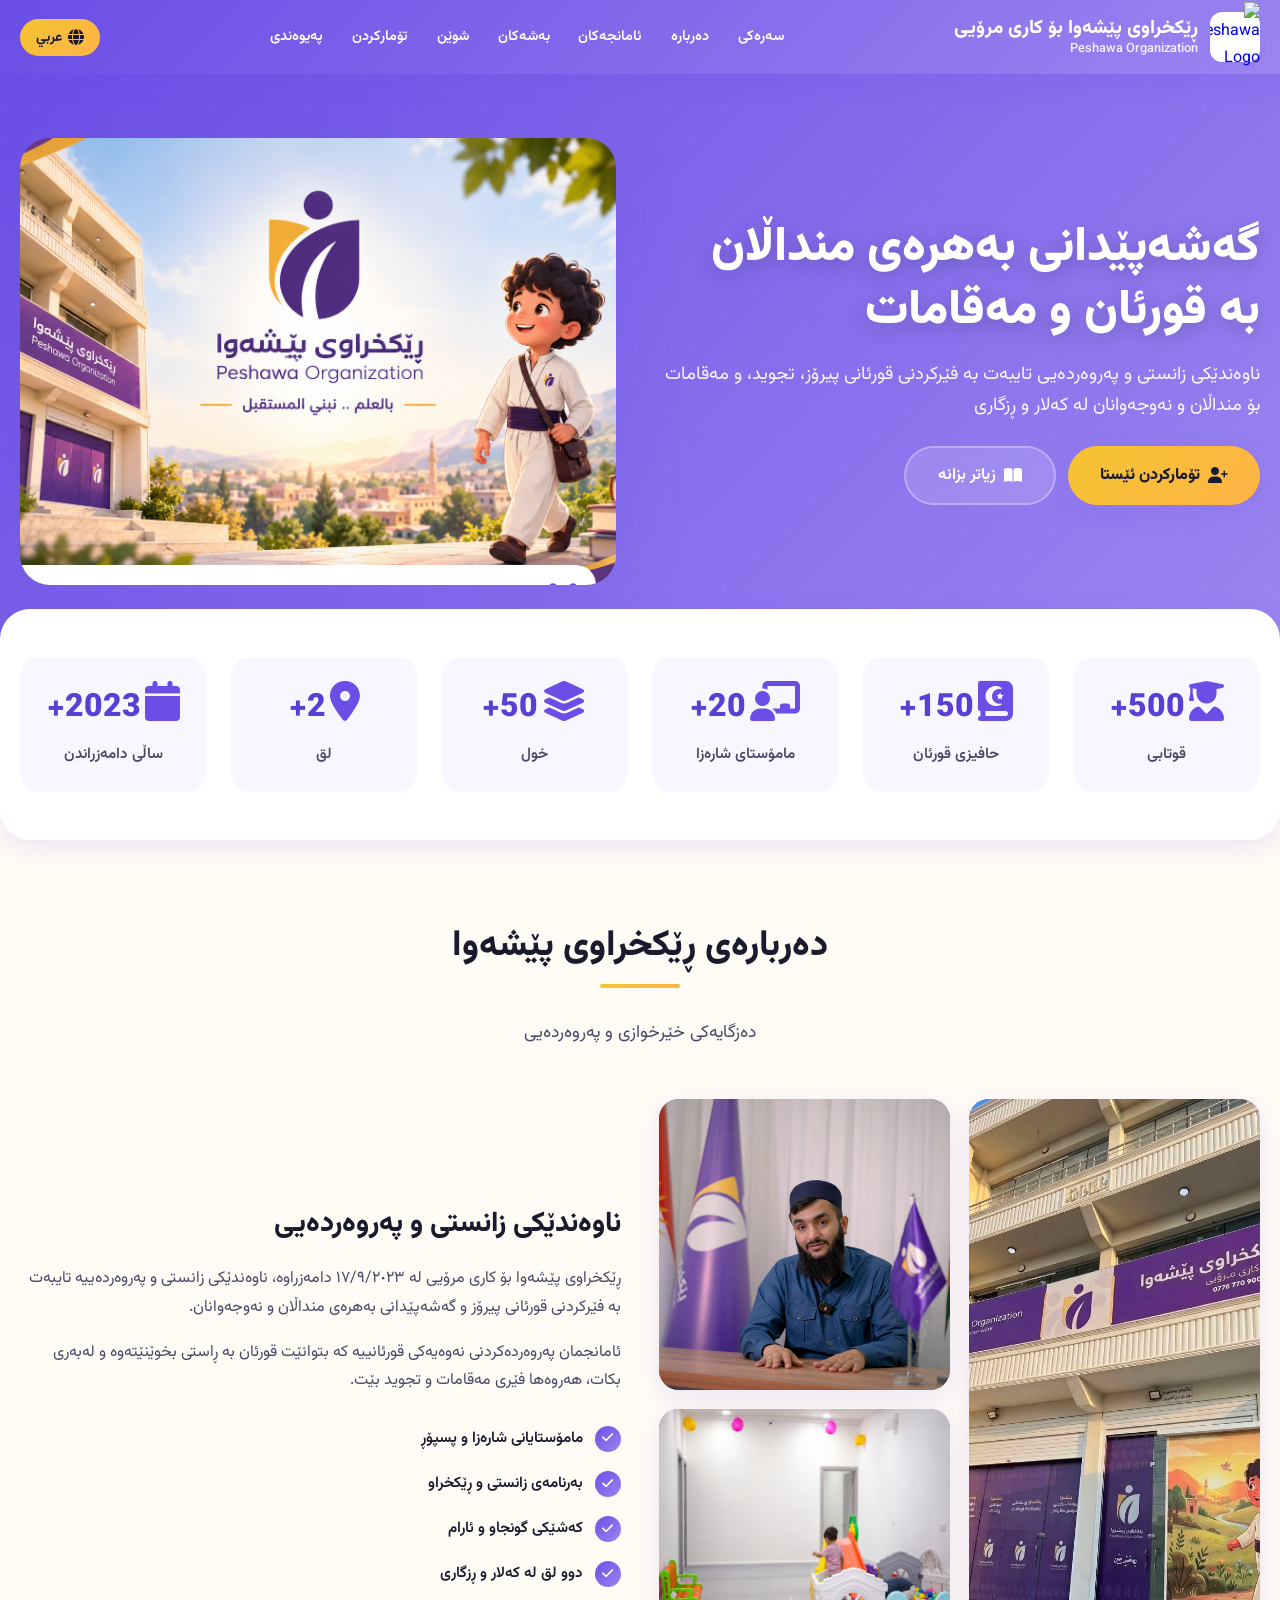
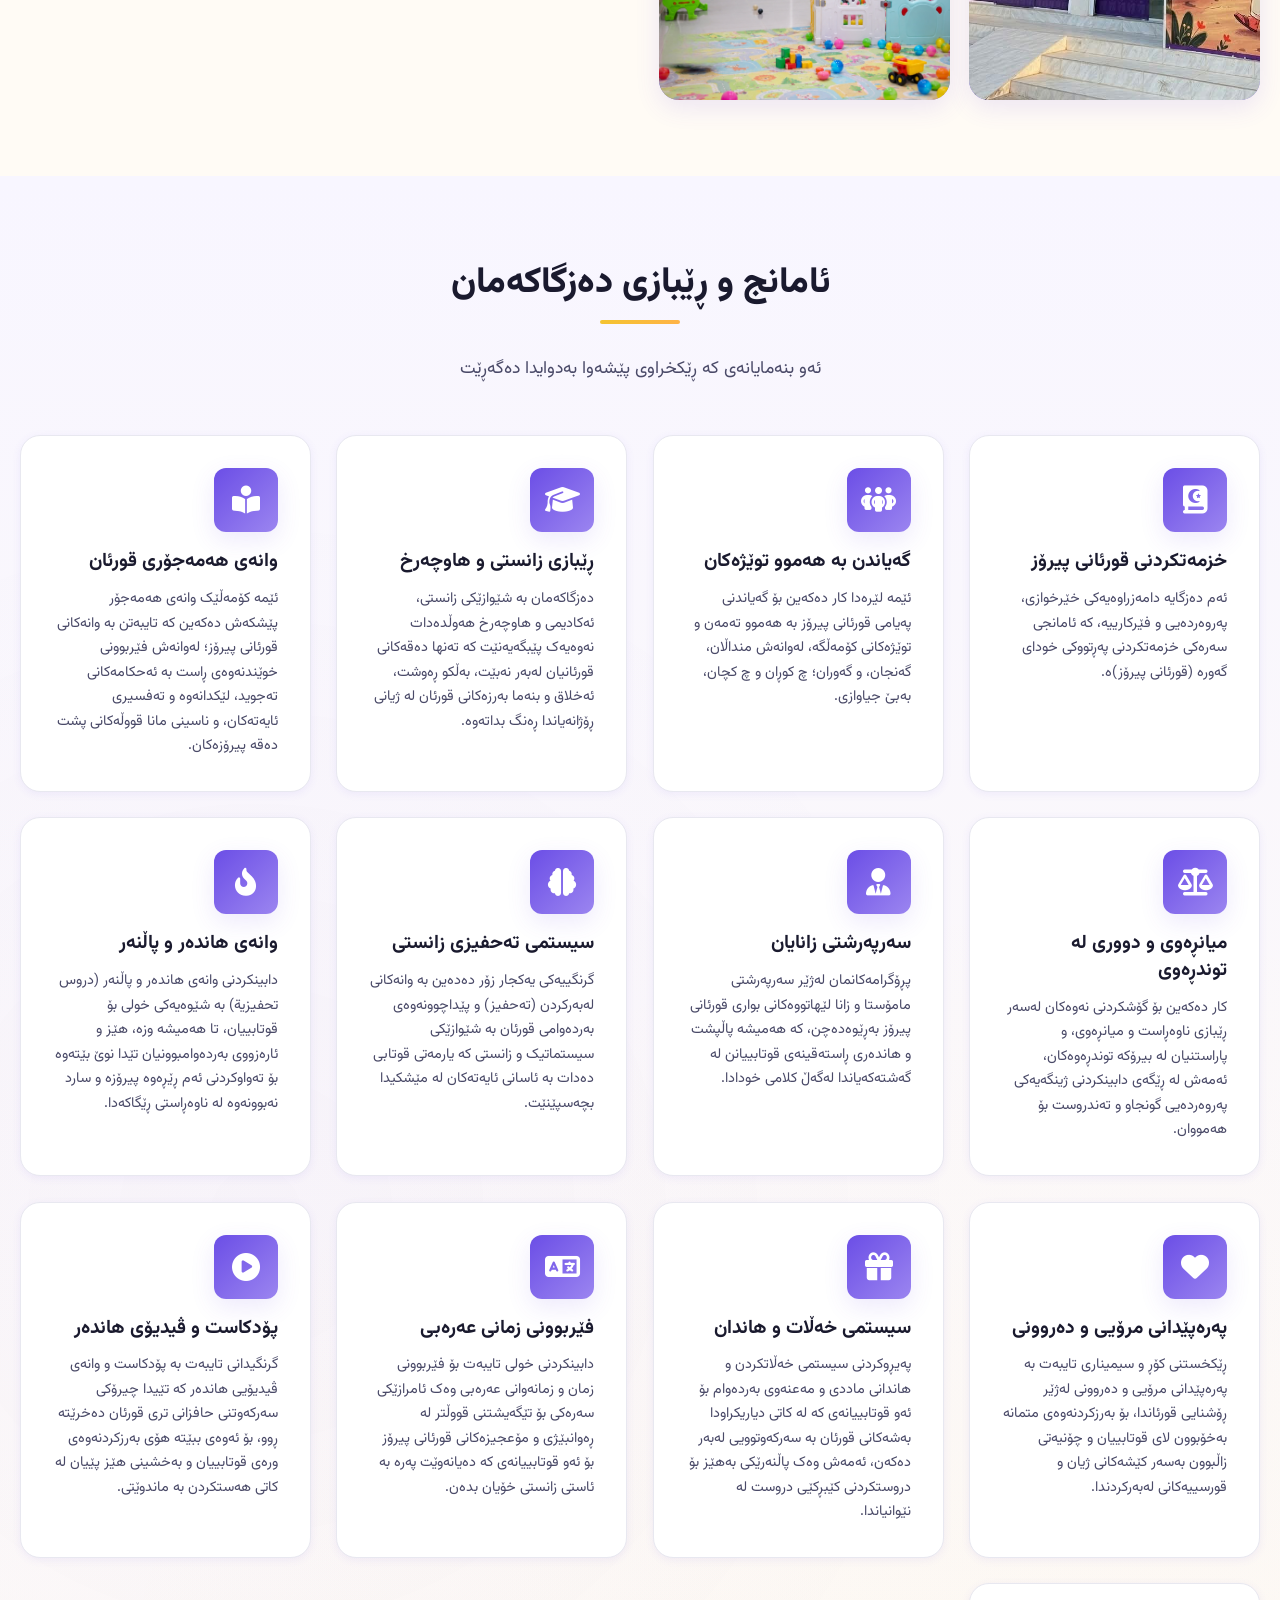
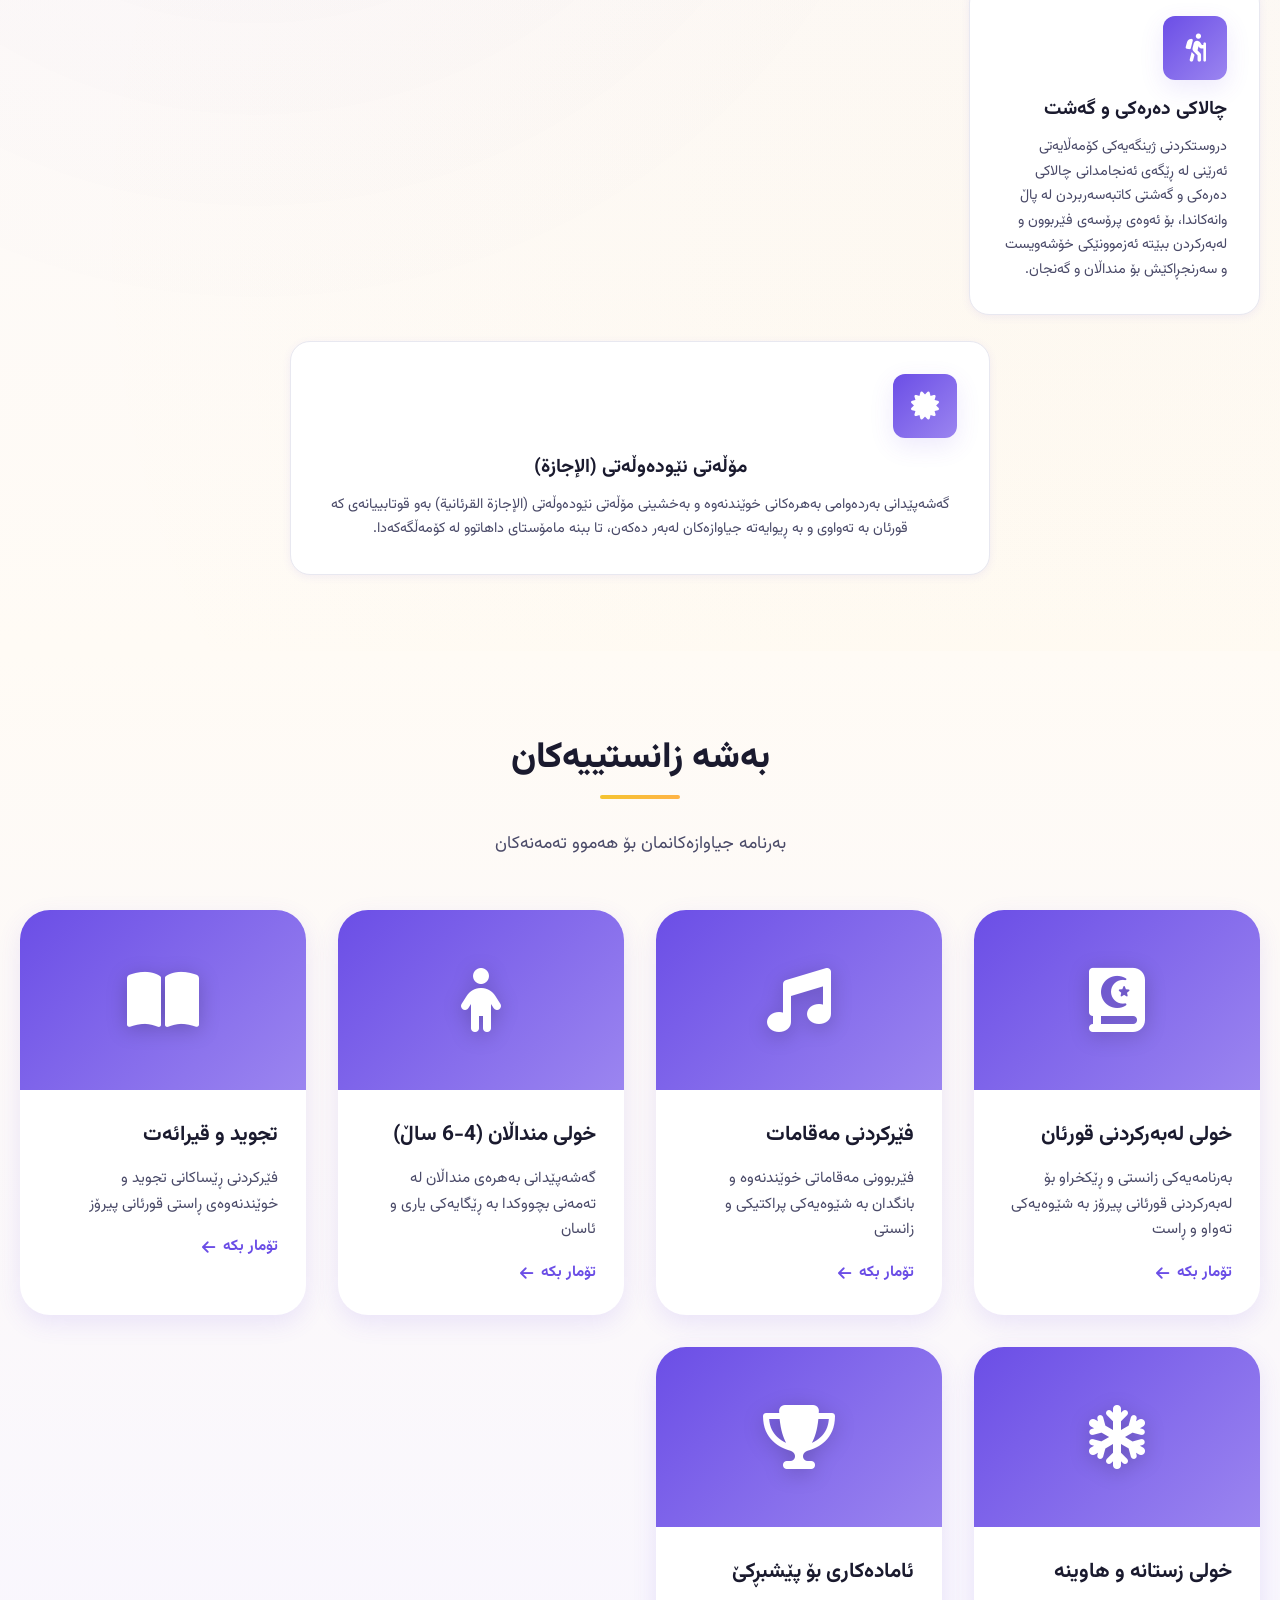
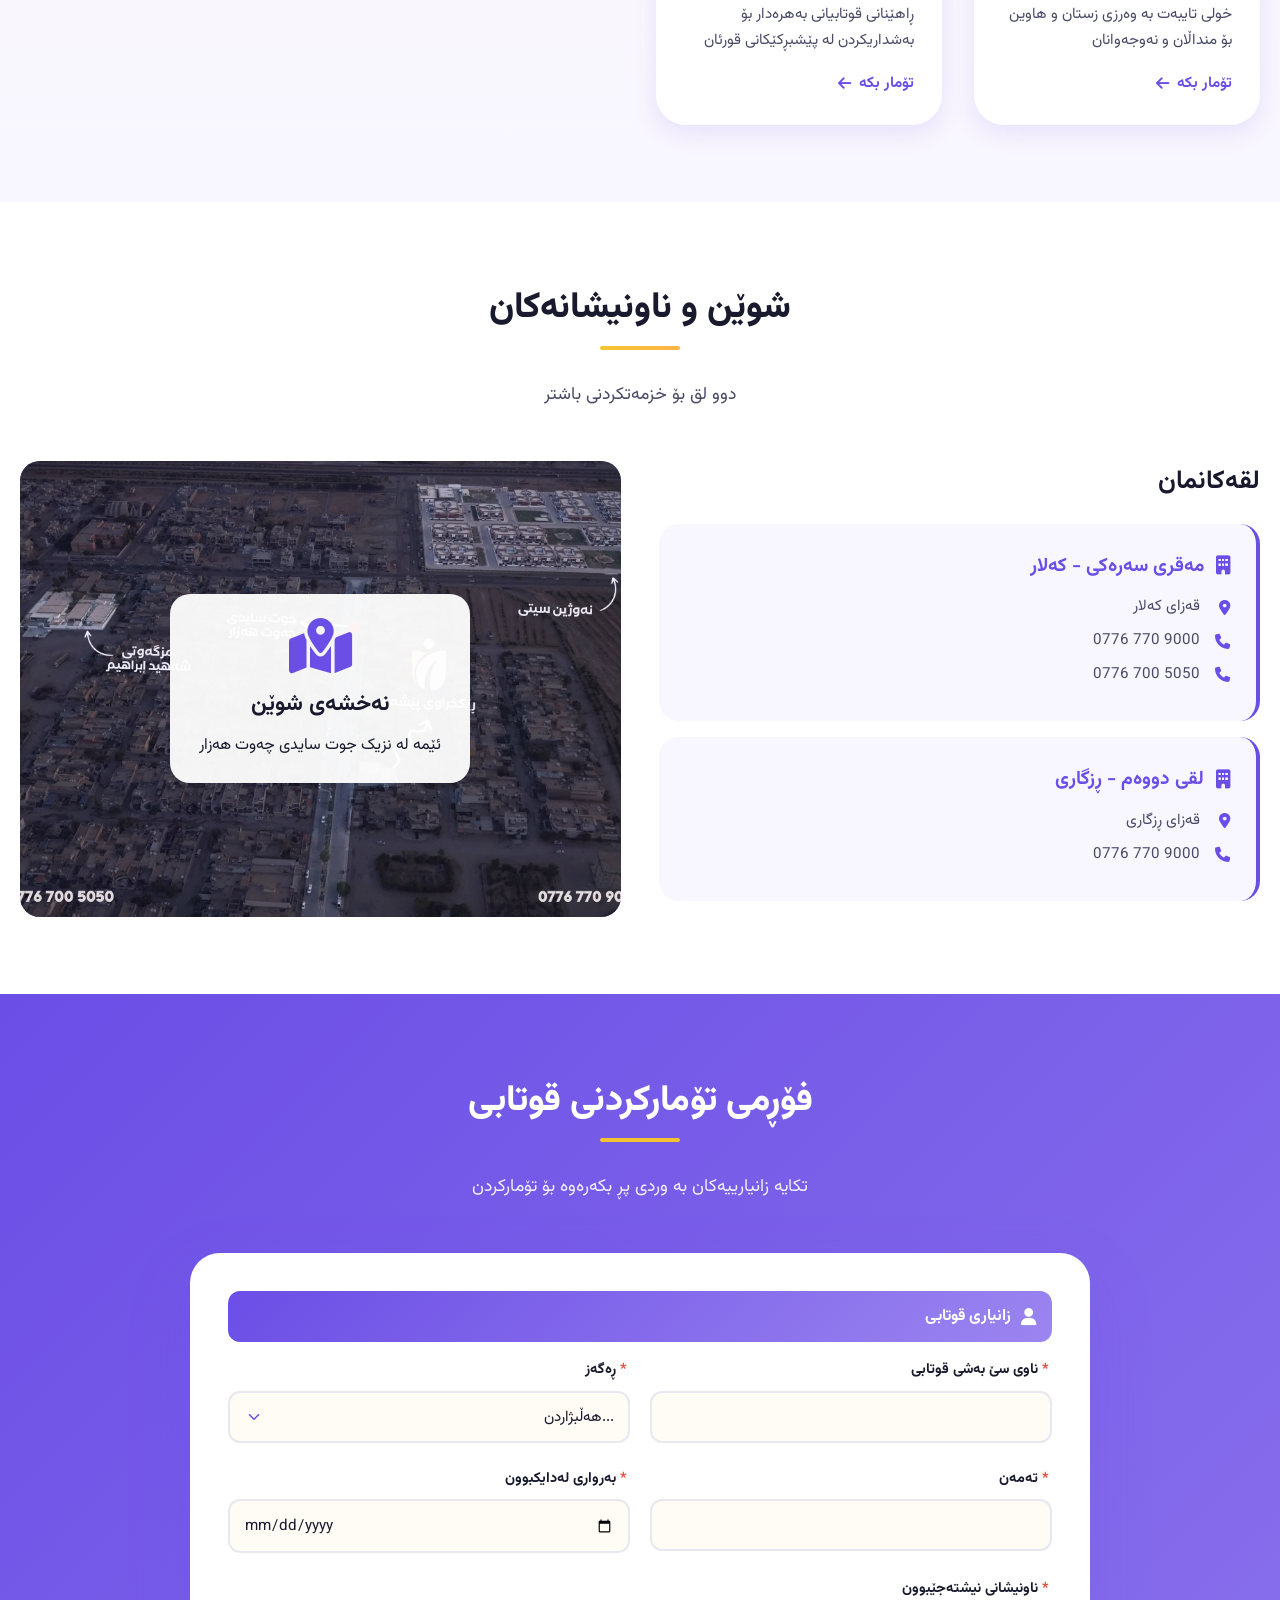
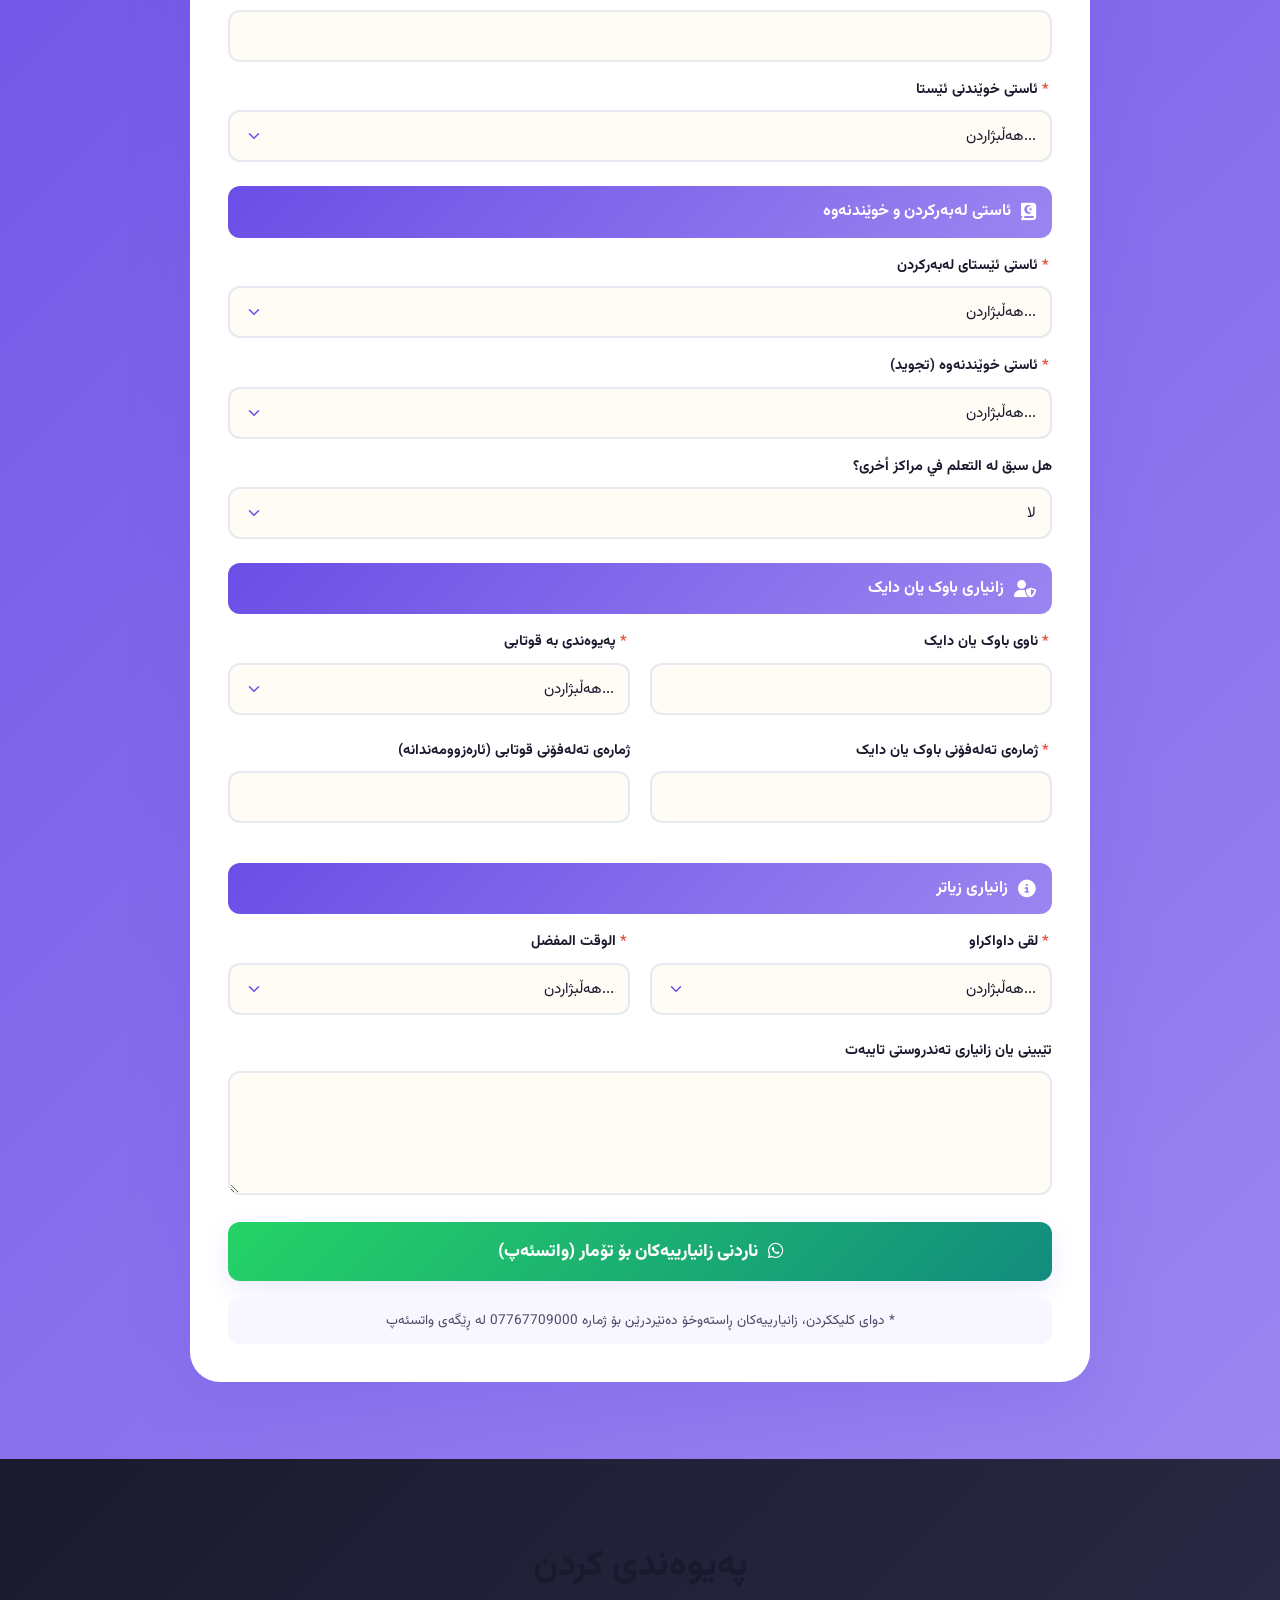
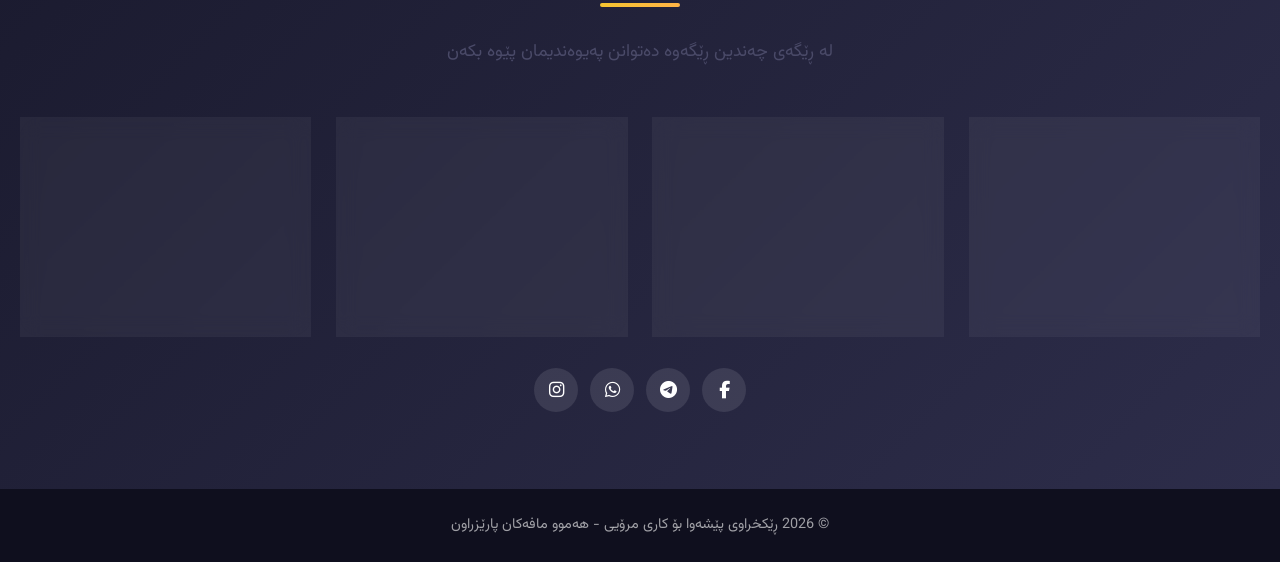
==== commit 1cac2c25: "Update index.html" ====
--- a/index.html
+++ b/index.html
@@ -731,4 +731,4 @@
   }
 </script>
 </body>
-</html>+    </html>
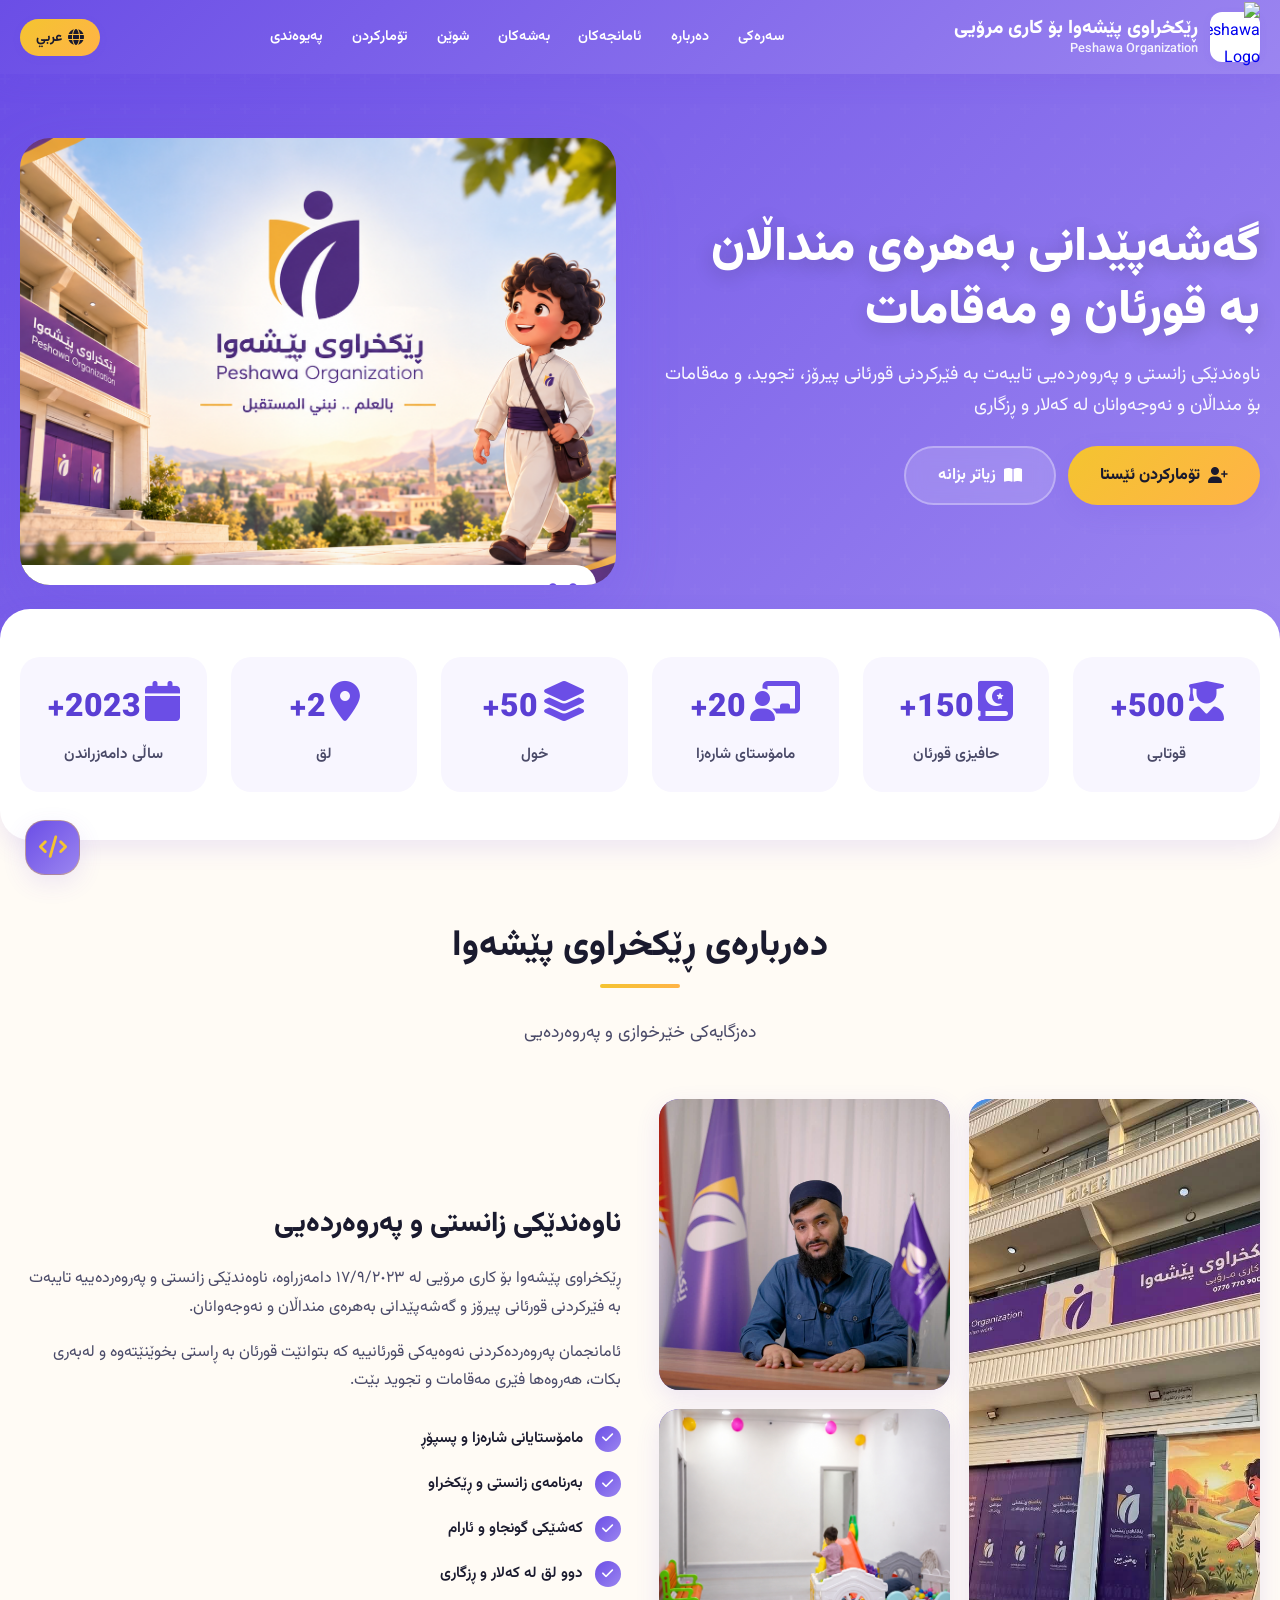
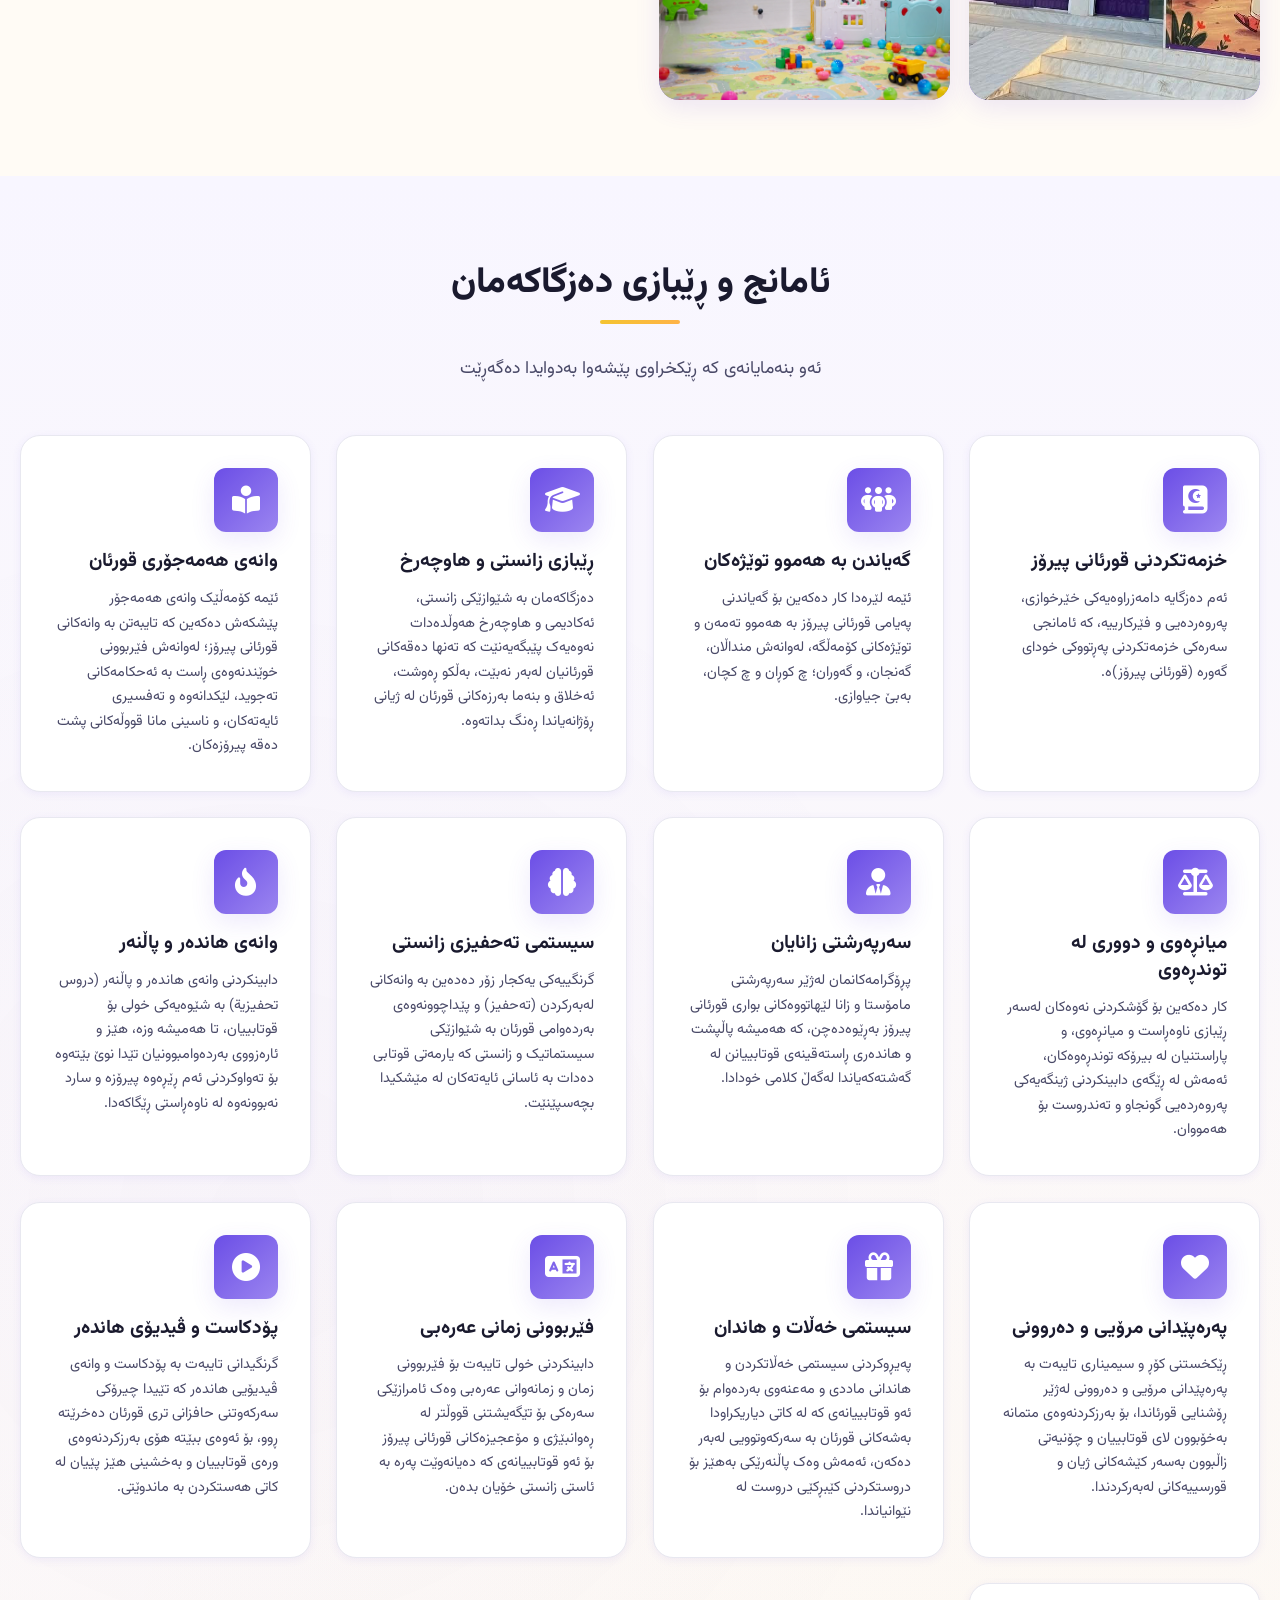
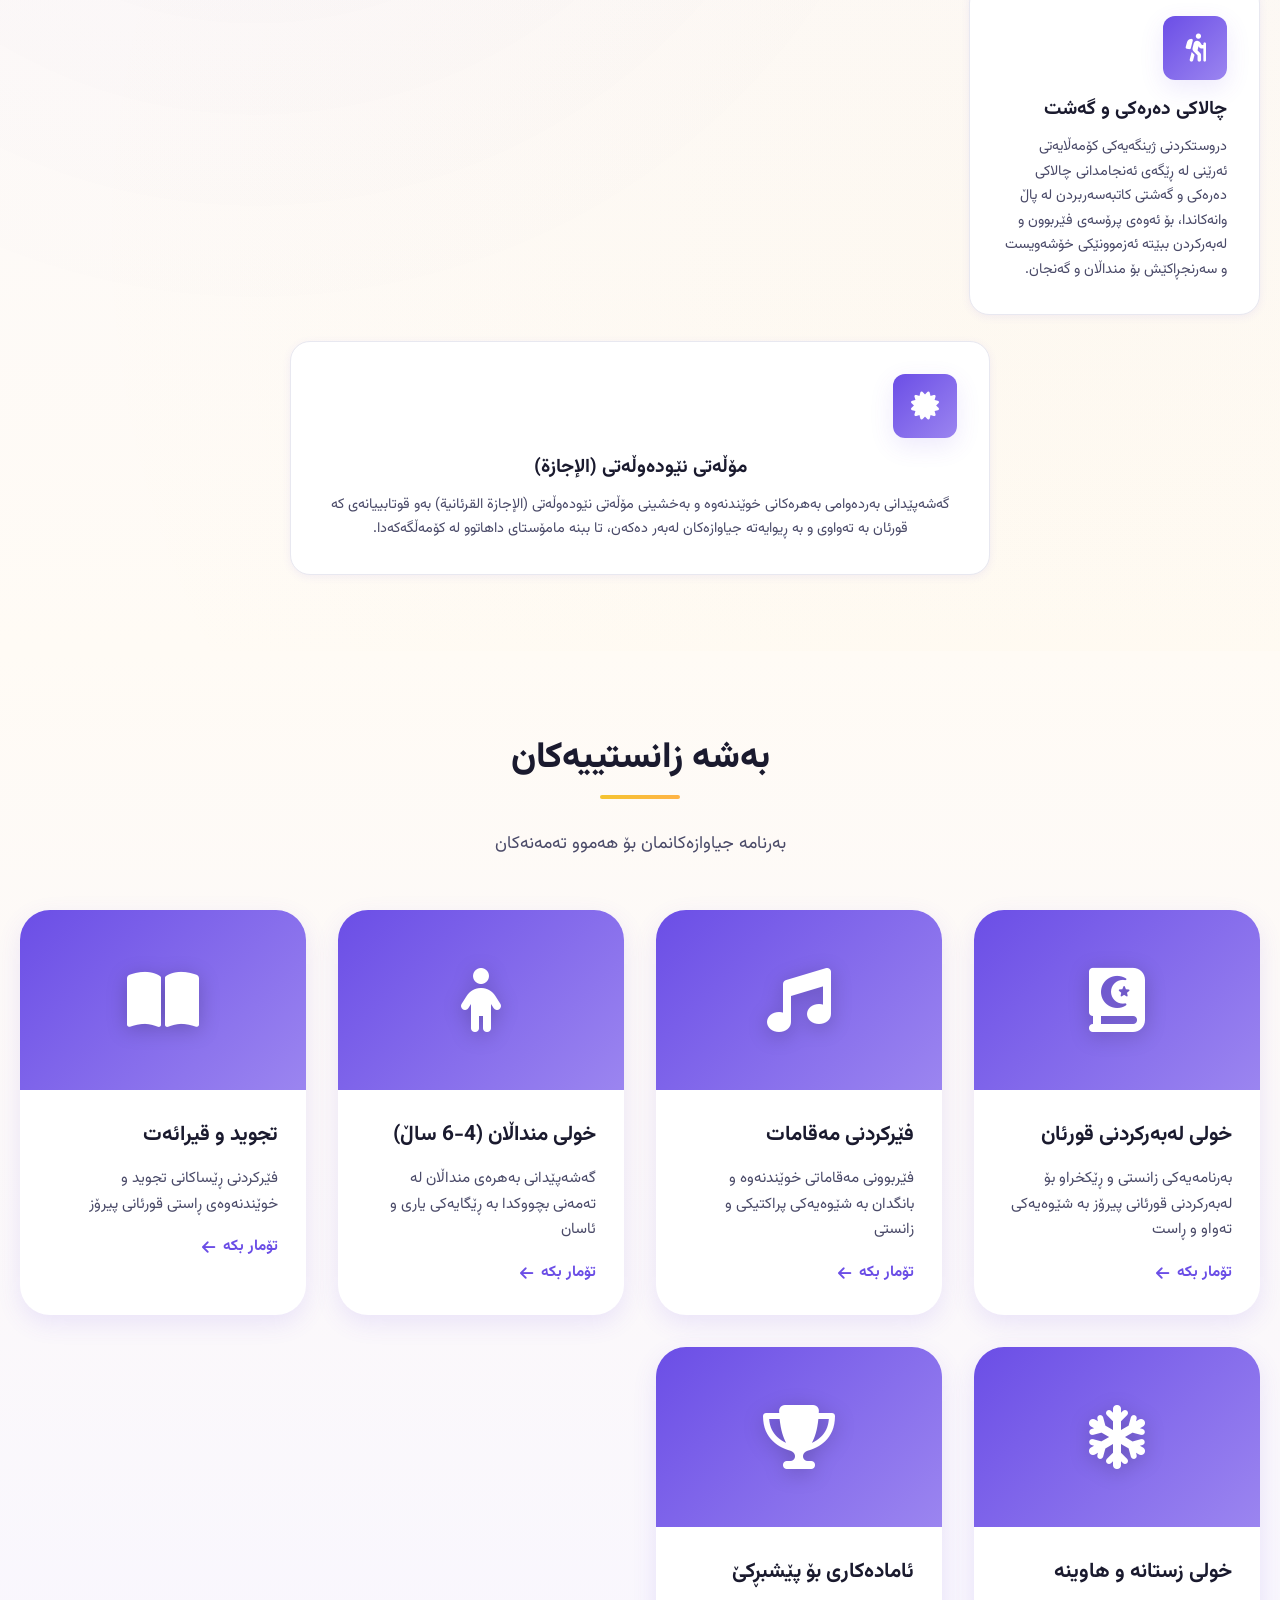
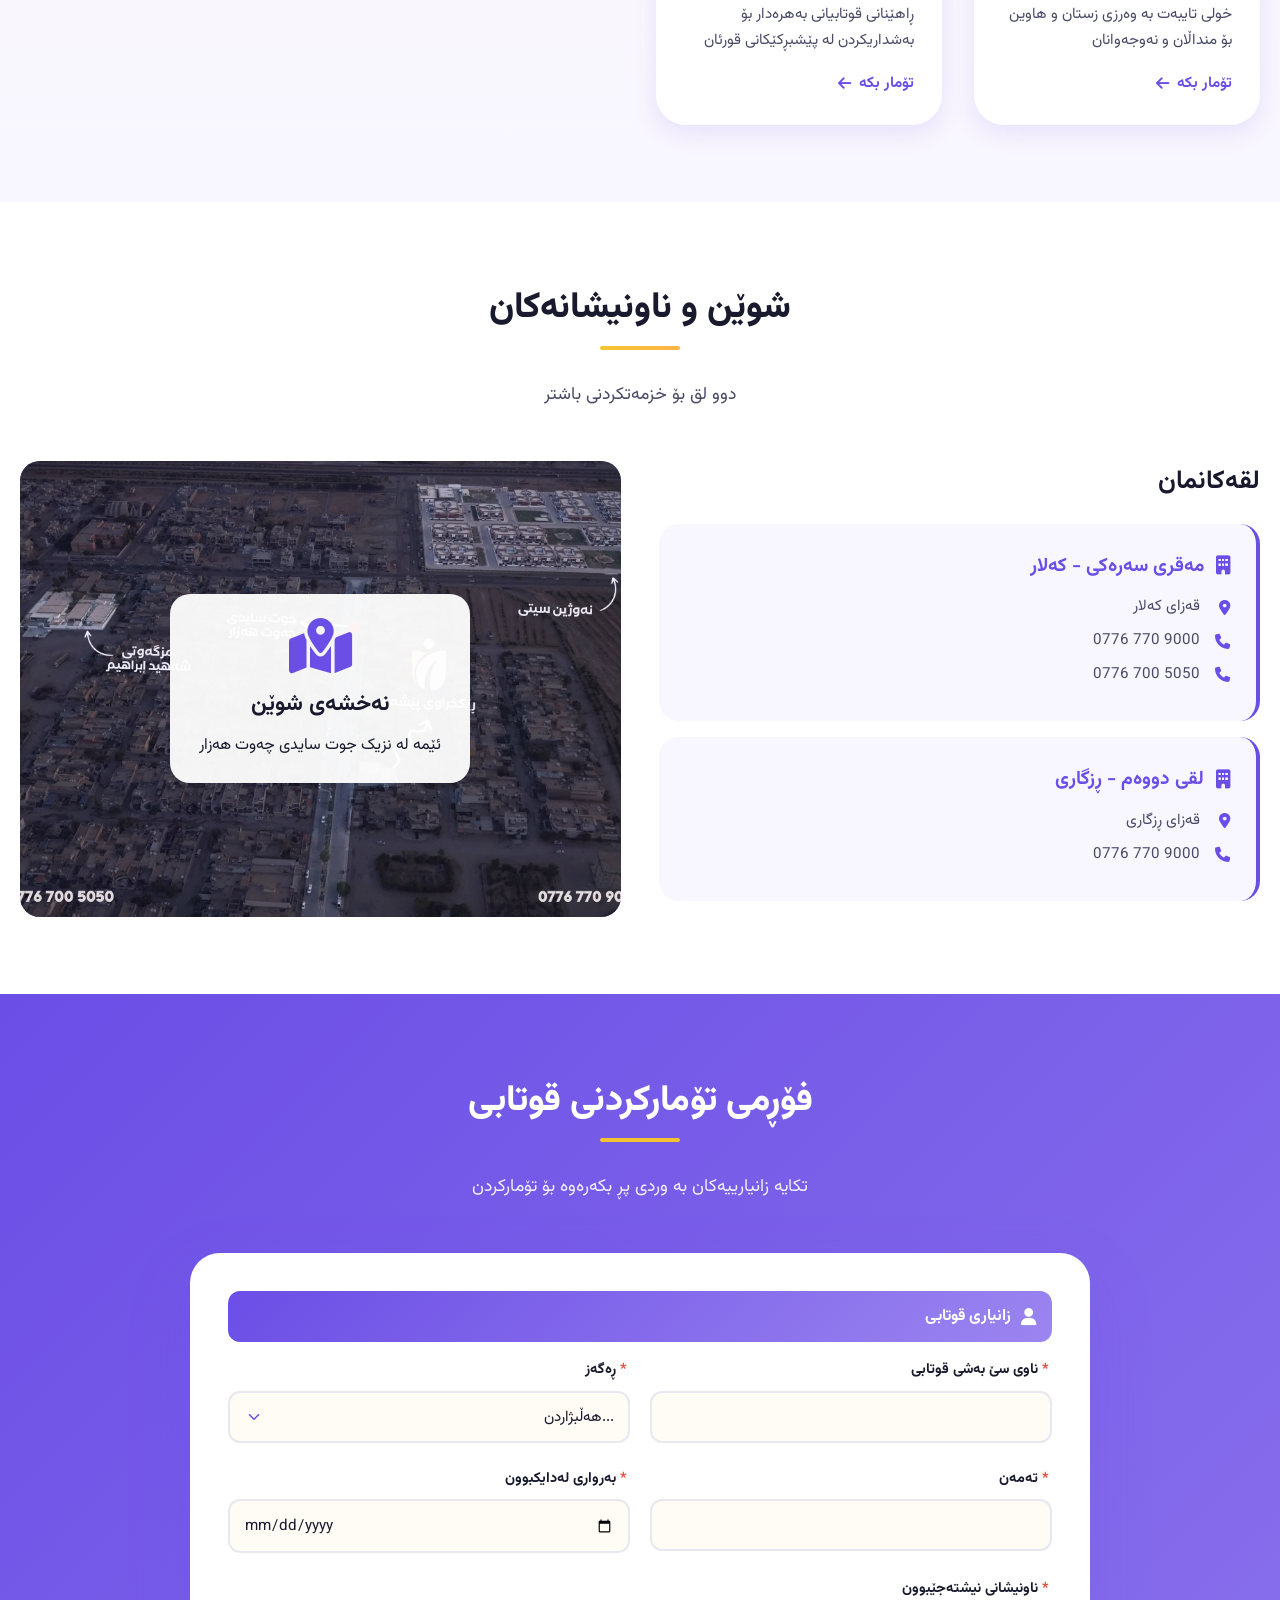
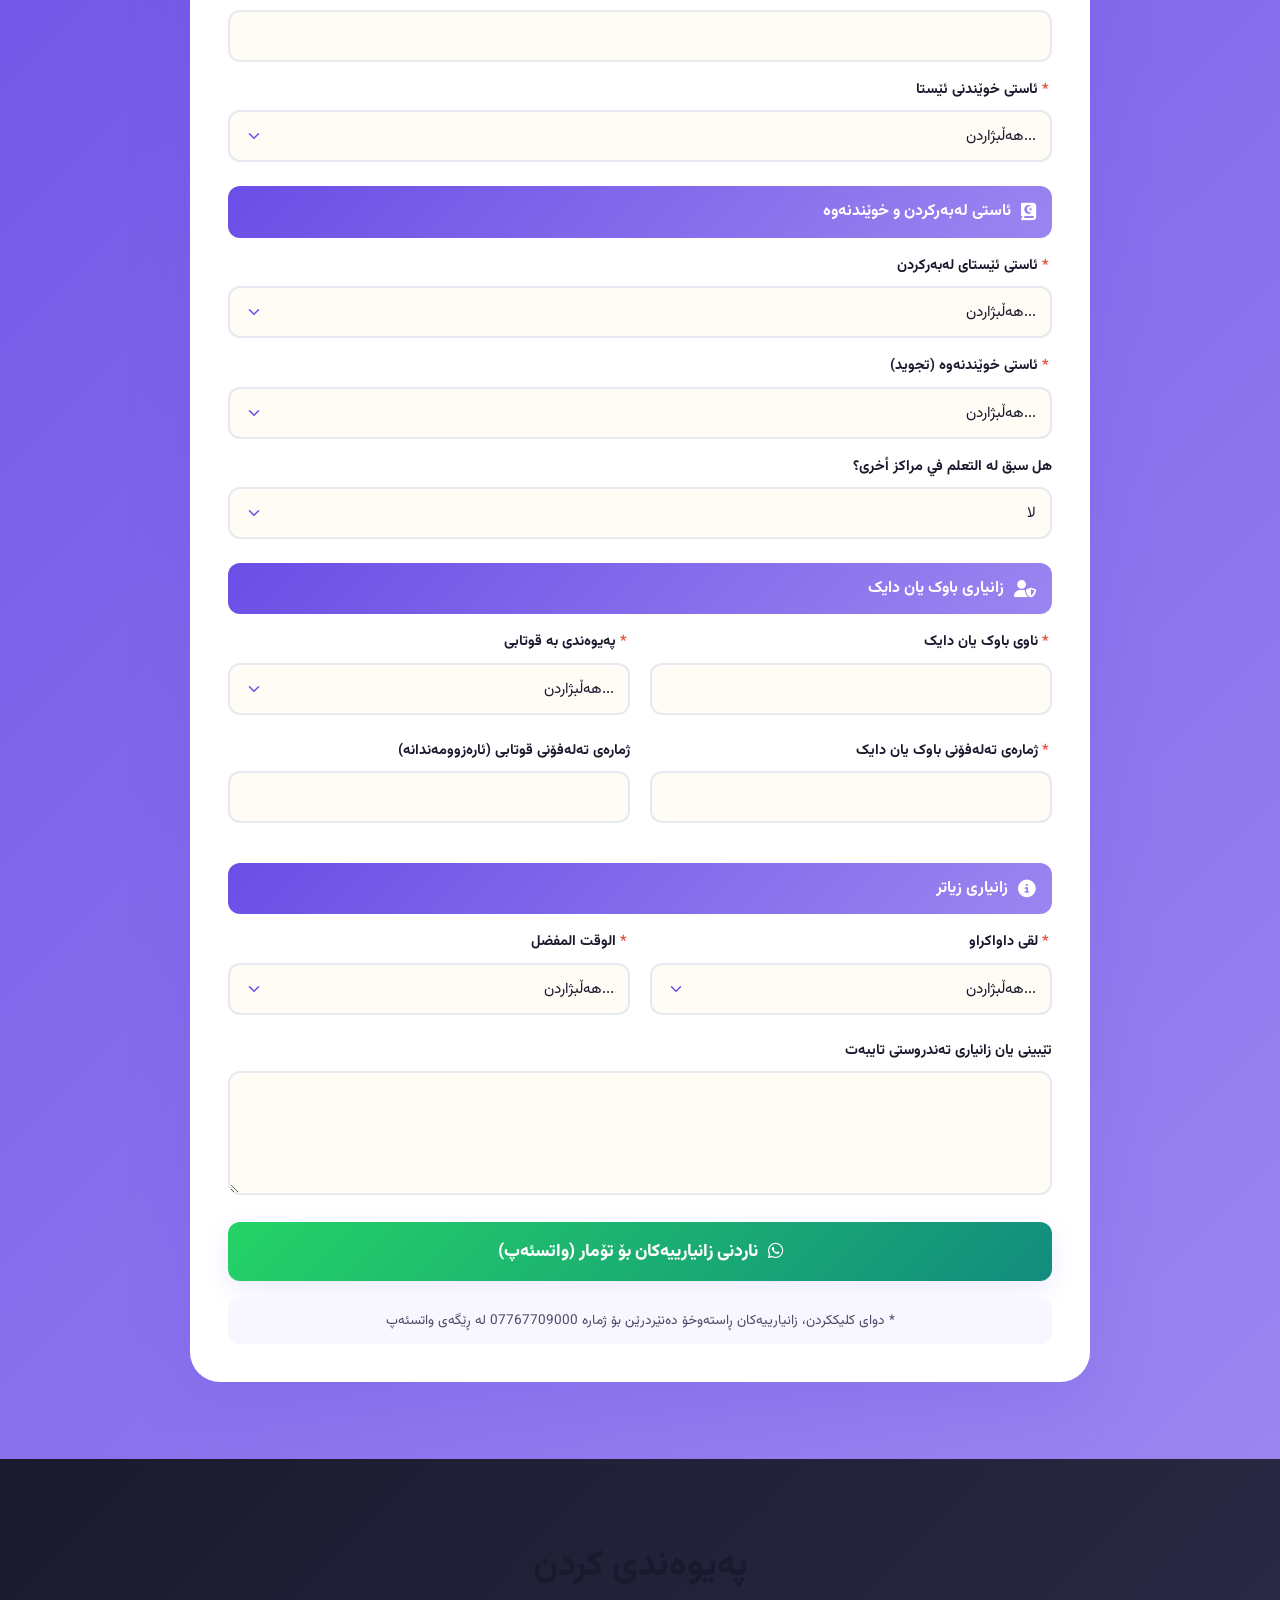
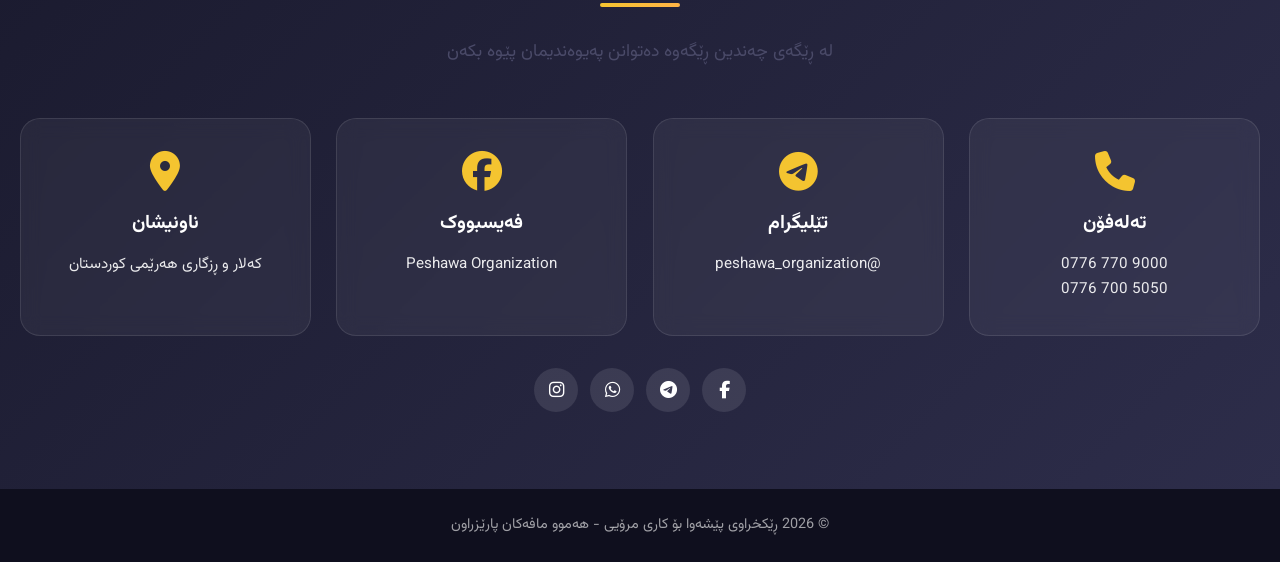
==== commit 90100dd4: "Add files via upload" ====
--- a/index.html
+++ b/index.html
@@ -730,5 +730,39 @@
     });
   }
 </script>
+<div class="dev-fab-container">
+  <div class="dev-contact-card" id="c1">
+    <div class="dev-card-header">
+      <div class="dev-card-logo">
+        <i class="fas fa-code"></i>
+      </div>
+      <div class="dev-card-brand">
+        <a href="https://codfox-systems.netlify.app/" target="_blank" rel="noopener noreferrer">CodFox Systems</a>
+        <div class="dev-card-subtitle">DEVELOPMENT STUDIO</div>
+      </div>
+    </div>
+    <div class="dev-card-label">تم التصميم والتطوير بواسطة:</div>
+    <div class="dev-contact-list">
+      <a href="https://wa.me/9647729600440" target="_blank" rel="noopener noreferrer" class="dev-contact-item whatsapp">
+        <i class="fab fa-whatsapp"></i>
+        <span>07729600440</span>
+      </a>
+      <a href="https://t.me/OMAR_CODM" target="_blank" rel="noopener noreferrer" class="dev-contact-item telegram">
+        <i class="fab fa-telegram"></i>
+        <span>@OMAR_CODM</span>
+      </a>
+      <a href="https://codfox-systems.netlify.app/" target="_blank" rel="noopener noreferrer" class="dev-contact-item">
+        <i class="fas fa-globe"></i>
+        <span>codfox-systems.netlify.app</span>
+      </a>
+    </div>
+    <div class="dev-card-footer">
+      <i class="fas fa-code"></i> crafted with precision
+    </div>
+  </div>
+  <button class="dev-fab-btn" id="c2" aria-label="معلومات المطور" aria-expanded="false">
+    <i class="fas fa-code" id="c3"></i>
+  </button>
+</div>
 </body>
-    </html>
+</html>
--- a/styles.css
+++ b/styles.css
@@ -1406,4 +1406,219 @@
     .hero-image {
         max-height: 250px;
     }
-}+}
+/* =========================================
+   Developer FAB - Matched with Site Theme
+   ========================================= */
+.dev-fab-container {
+  position: fixed;
+  bottom: 25px;
+  left: 25px;
+  z-index: 9999;
+  font-family: 'Tajawal', 'Cairo', 'Vazirmatn', sans-serif;
+}
+
+.dev-fab-btn {
+  width: 55px;
+  height: 55px;
+  border-radius: var(--radius-lg);
+  background: var(--gradient-primary);
+  color: var(--bg-white);
+  border: 1px solid rgba(244, 196, 48, 0.4);
+  cursor: pointer;
+  display: flex;
+  align-items: center;
+  justify-content: center;
+  font-size: 1.4rem;
+  box-shadow: var(--shadow-md);
+  transition: all var(--transition-normal);
+  position: relative;
+  overflow: hidden;
+}
+
+.dev-fab-btn::before {
+  content: '';
+  position: absolute;
+  inset: 0;
+  background: var(--gradient-gold);
+  opacity: 0;
+  transition: opacity var(--transition-normal);
+  z-index: 0;
+}
+
+.dev-fab-btn i {
+  position: relative;
+  z-index: 1;
+  transition: transform 0.4s ease;
+  color: var(--accent-gold);
+}
+
+.dev-fab-btn:hover {
+  transform: translateY(-3px);
+  box-shadow: var(--shadow-lg);
+}
+
+.dev-fab-btn:hover::before {
+  opacity: 1;
+}
+
+.dev-fab-btn:hover i {
+  transform: rotate(360deg);
+  color: var(--text-primary);
+}
+
+.dev-fab-btn.active {
+  background: var(--accent-gold);
+  border-color: var(--accent-gold);
+}
+
+.dev-fab-btn.active::before {
+  opacity: 0;
+}
+
+.dev-fab-btn.active i {
+  color: var(--text-primary);
+  transform: rotate(180deg);
+}
+
+.dev-contact-card {
+  position: absolute;
+  bottom: 70px;
+  left: 0;
+  width: 280px;
+  max-width: calc(100vw - 40px);
+  background: var(--bg-white);
+  border-radius: var(--radius-lg);
+  box-shadow: var(--shadow-xl);
+  border: 1px solid var(--border-light);
+  padding: 1.5rem 1.2rem;
+  opacity: 0;
+  visibility: hidden;
+  transform: translateY(15px) scale(0.95);
+  transition: all var(--transition-normal);
+  pointer-events: none;
+}
+
+.dev-contact-card.show {
+  opacity: 1;
+  visibility: visible;
+  transform: translateY(0) scale(1);
+  pointer-events: auto;
+}
+
+.dev-card-header {
+  display: flex;
+  align-items: center;
+  gap: 0.8rem;
+  padding-bottom: 0.8rem;
+  border-bottom: 1px dashed var(--border-light);
+  margin-bottom: 0.8rem;
+}
+
+.dev-card-logo {
+  width: 40px;
+  height: 40px;
+  border-radius: var(--radius-md);
+  background: var(--gradient-primary);
+  color: var(--bg-white);
+  display: flex;
+  align-items: center;
+  justify-content: center;
+  font-size: 1.1rem;
+  flex-shrink: 0;
+}
+
+.dev-card-brand {
+  font-family: 'Reem Kufi', 'Cairo', sans-serif;
+  font-weight: 700;
+  font-size: 0.95rem;
+  color: var(--text-primary);
+  line-height: 1.2;
+}
+
+.dev-card-brand a {
+  color: var(--text-primary);
+  text-decoration: none;
+  transition: color var(--transition-normal);
+}
+
+.dev-card-brand a:hover {
+  color: var(--primary-purple);
+}
+
+.dev-card-subtitle {
+  font-size: 0.7rem;
+  color: var(--primary-purple);
+  font-weight: 600;
+  letter-spacing: 0.5px;
+}
+
+.dev-card-label {
+  font-size: 0.75rem;
+  color: var(--text-muted);
+  margin-bottom: 0.6rem;
+  font-weight: 600;
+}
+
+.dev-contact-list {
+  display: flex;
+  flex-direction: column;
+  gap: 0.5rem;
+}
+
+.dev-contact-item {
+  display: flex;
+  align-items: center;
+  gap: 0.7rem;
+  padding: 0.6rem 0.8rem;
+  background: var(--bg-light);
+  border-radius: var(--radius-md);
+  text-decoration: none;
+  color: var(--text-primary);
+  font-size: 0.88rem;
+  font-weight: 600;
+  transition: all var(--transition-normal);
+  border: 1px solid transparent;
+}
+
+.dev-contact-item i {
+  font-size: 1rem;
+  width: 20px;
+  text-align: center;
+  transition: transform var(--transition-normal);
+}
+
+.dev-contact-item:hover {
+  background: var(--gradient-primary);
+  color: var(--bg-white);
+  transform: translateX(-3px);
+  border-color: var(--primary-purple-light);
+}
+
+.dev-contact-item:hover i {
+  transform: scale(1.15);
+  color: var(--accent-gold) !important;
+}
+
+.dev-contact-item.whatsapp i { color: #25D366; }
+.dev-contact-item.telegram i { color: #0088cc; }
+
+.dev-card-footer {
+  text-align: center;
+  margin-top: 0.8rem;
+  padding-top: 0.8rem;
+  border-top: 1px dashed var(--border-light);
+  font-size: 0.7rem;
+  color: var(--text-muted);
+}
+
+.dev-card-footer i {
+  color: var(--accent-gold);
+  margin-left: 3px;
+}
+
+@media (max-width: 768px) {
+  .dev-fab-container { bottom: 20px; left: 20px; }
+  .dev-fab-btn { width: 50px; height: 50px; font-size: 1.2rem; }
+  .dev-contact-card { width: 260px; bottom: 65px; }
+} 
